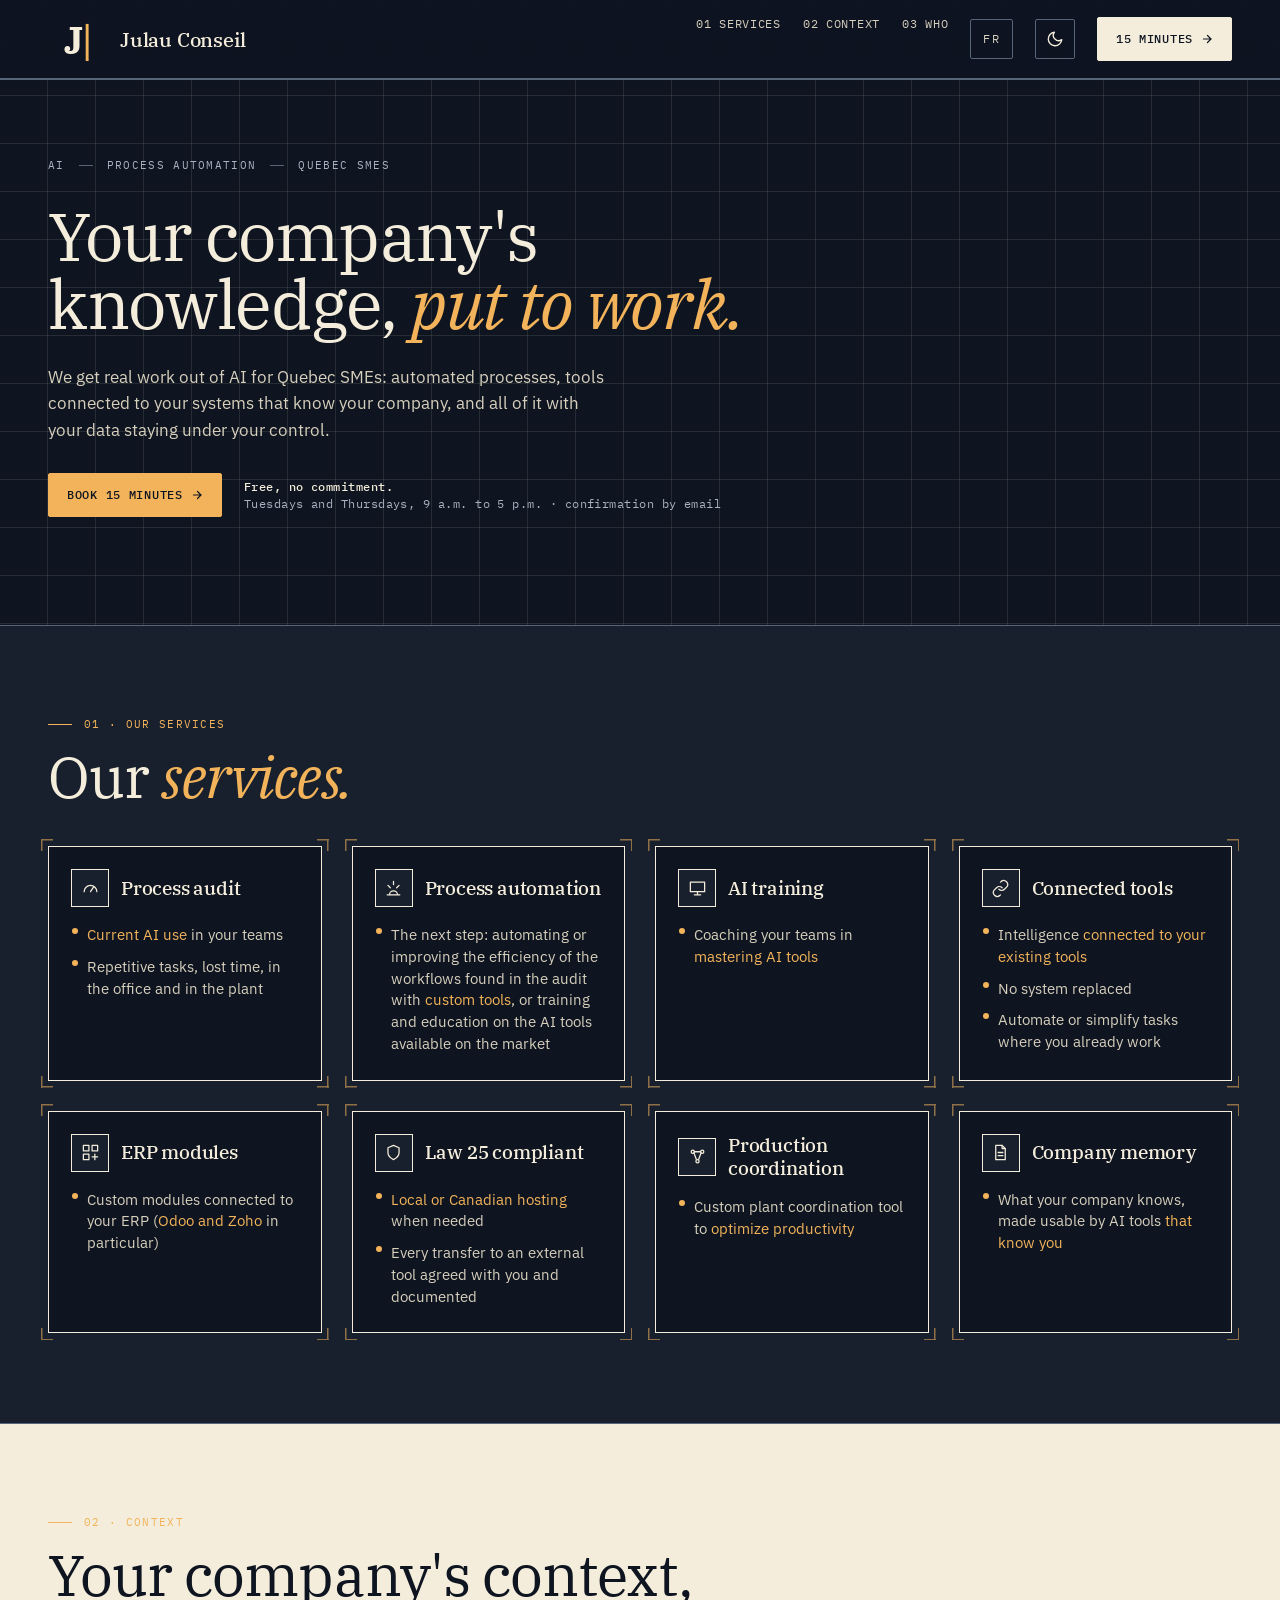
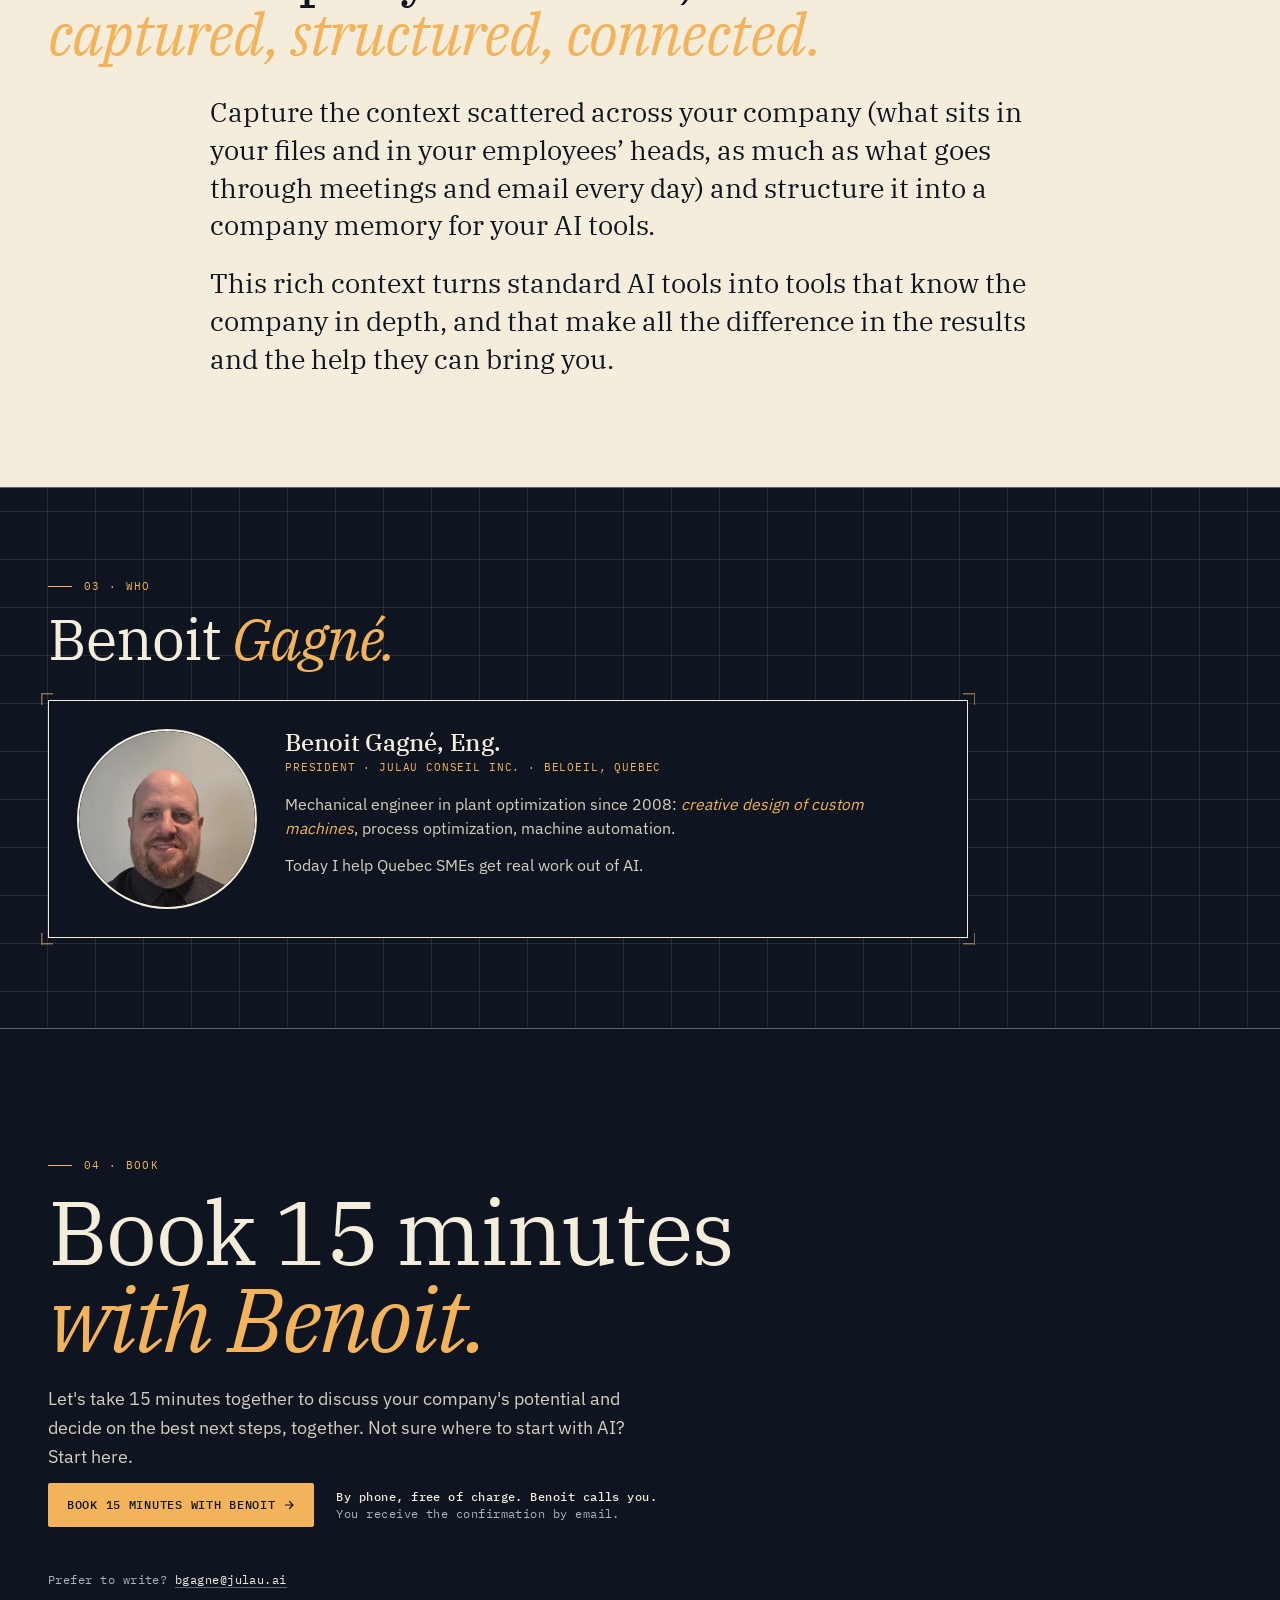
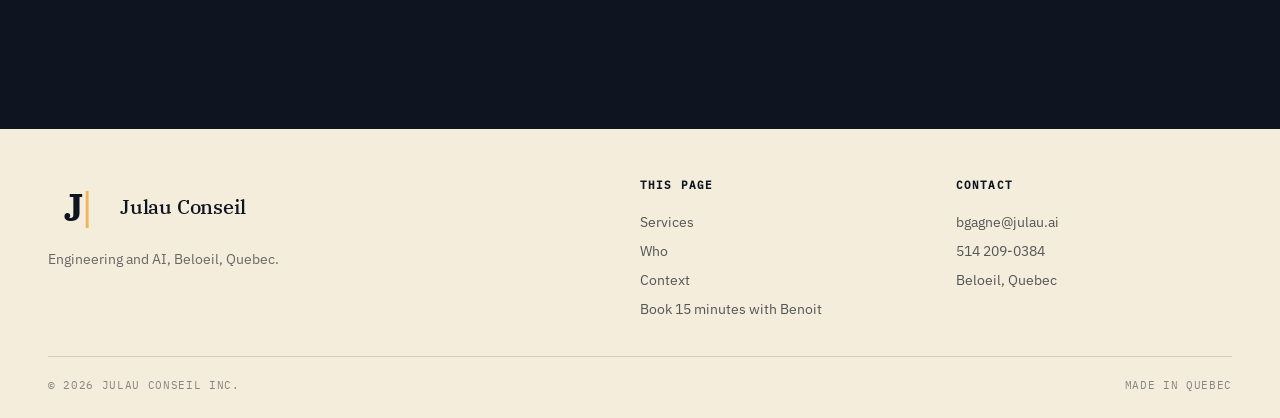
==== en/index.html @ 4a014cfa "Version anglaise en/, lien EN/FR dans la barre, hreflang des deux côtés en/index.html : v13 traduite" ====
<!doctype html>
<html lang="en" data-theme="noir"><head><meta charset="utf-8"/><meta name="viewport" content="width=device-width,initial-scale=1"/>
<title>Julau Conseil · AI and process automation</title>
<meta name="description" content="Julau Conseil: process audit and automation, AI training, connected tools, ERP modules (Odoo, Zoho) and production coordination for Quebec SMEs. Your data under your control. Book 15 minutes.">
<link rel="alternate" hreflang="en" href="https://julau.ai/en/">
<link rel="alternate" hreflang="fr" href="https://julau.ai/">
<link rel="alternate" hreflang="x-default" href="https://julau.ai/">
<link rel="stylesheet" href="../fonts.css"><link rel="stylesheet" href="../site.css">
<link rel="stylesheet" href="../v13-anim.css">
<script>(function(){try{var t=localStorage.getItem('julau-theme');document.documentElement.setAttribute('data-theme',(t==='noir'||t==='atelier')?t:'noir')}catch(_){document.documentElement.setAttribute('data-theme','noir')}})();</script>
<style>
/* v13 · la version simple (COMMENTAIRES-BENOIT-2026-09-15.md) : hero tranché, sept tuiles égales, le fond, qui, réserver. */
.sv p{font-size:14.5px}
section{padding:clamp(56px,7vw,92px) 0}
.sept .sv{padding:22px 22px 20px}
.sept .sv h3{font-size:19px;margin-bottom:8px}
.fp{width:180px;height:180px}@media(max-width:640px){.fp{width:150px;height:150px}}
@media(min-width:641px){.f{grid-template-columns:180px 1fr}}
</style>
</head><body>

<header class="nav"><div class="wrap ni">
<a href="#" class="logo"><svg class="lm" viewBox="0 0 100 100" aria-label="J"><text x="62" y="76" text-anchor="end" font-size="66">J</text><rect x="65" y="24" width="5" height="64"/></svg>Julau Conseil</a>
<nav class="nl"><a href="#services" class="hs">01 Services</a><a href="#fond" class="hs">02 Context</a><a href="#qui" class="hs">03 Who</a>
<a href="../" class="lang" hreflang="fr" lang="fr">FR</a>
<button class="tglt" id="themeToggle" aria-label="Switch between light and dark theme" title="Switch theme">
  <svg class="sun" viewBox="0 0 24 24" fill="none" stroke="currentColor" stroke-width="1.8" stroke-linecap="round" stroke-linejoin="round"><circle cx="12" cy="12" r="4"/><path d="M12 2v2M12 20v2M4.93 4.93l1.41 1.41M17.66 17.66l1.41 1.41M2 12h2M20 12h2M4.93 19.07l1.41-1.41M17.66 6.34l1.41-1.41"/></svg>
  <svg class="moon" viewBox="0 0 24 24" fill="none" stroke="currentColor" stroke-width="1.8" stroke-linecap="round" stroke-linejoin="round"><path d="M21 12.79A9 9 0 1 1 11.21 3 7 7 0 0 0 21 12.79z"/></svg>
</button>
<a href="https://agenticos-lab.tail023ea2.ts.net/bgagne/premier-contact" class="btn b1" rel="noopener">15 minutes <svg class="ar" width="12" height="12" viewBox="0 0 24 24" fill="none" stroke="currentColor" stroke-width="2.4" stroke-linecap="round"><path d="M5 12h14M13 5l7 7-7 7"/></svg></a></nav>
</div></header>

<section class="hero"><div class="wrap">
  <div class="h-meta v13-rv"><span>AI</span><span class="s"></span><span>Process automation</span><span class="s"></span><span>Quebec SMEs</span></div>
  <h1 class="ht v13-rv d1">Your company's knowledge, <span class="em">put to work.</span></h1>
<p class="hs v13-rv d2">We get real work out of AI for Quebec SMEs: automated processes, tools connected to your systems that know your company, and all of it with your data staying under your control.</p>
  <div class="hc v13-rv d3">
    <a href="https://agenticos-lab.tail023ea2.ts.net/bgagne/premier-contact" class="btn b1 rouille" rel="noopener">Book 15 minutes <svg class="ar" width="12" height="12" viewBox="0 0 24 24" fill="none" stroke="currentColor" stroke-width="2.4" stroke-linecap="round"><path d="M5 12h14M13 5l7 7-7 7"/></svg></a>
    <div class="dispo"><b>Free, no commitment.</b><br>Tuesdays and Thursdays, 9 a.m. to 5 p.m. · confirmation by email</div>
  </div>
</div></section>

<section class="plein" id="services"><div class="wrap">
  <div class="v13-rv"><div class="sn">01 · Our services</div>
  <h2 class="st">Our <span class="em">services.</span></h2></div>
  <div class="sept">
    <div class="sv v13-rv d1"><div class="tete"><div class="ib"><svg viewBox="0 0 24 24"><path d="M4 16a8 8 0 0 1 16 0"/><path d="M12 16l4-6"/></svg></div><h3>Process audit</h3></div>
      <ul><li><span class="em">Current AI use</span> in your teams</li><li>Repetitive tasks, lost time, in the office and in the plant</li></ul></div>
    <div class="sv v13-rv d2"><div class="tete"><div class="ib"><svg viewBox="0 0 24 24"><path d="M12 3v4M5 8l3 3M19 8l-3 3M4 20h16M7 20a5 5 0 0 1 10 0"/></svg></div><h3>Process automation</h3></div>
      <ul><li>The next step: automating or improving the efficiency of the workflows found in the audit with <span class="em">custom tools</span>, or training and education on the AI tools available on the market</li></ul></div>
    <div class="sv v13-rv d3"><div class="tete"><div class="ib"><svg viewBox="0 0 24 24"><rect x="3" y="4" width="18" height="12"/><path d="M8 20h8M12 16v4"/></svg></div><h3>AI training</h3></div>
      <ul><li>Coaching your teams in <span class="em">mastering AI tools</span></li></ul></div>
    <div class="sv v13-rv d4"><div class="tete"><div class="ib"><svg viewBox="0 0 24 24"><path d="M10 13a5 5 0 0 0 7 0l3-3a5 5 0 0 0-7-7l-1 1"/><path d="M14 11a5 5 0 0 0-7 0l-3 3a5 5 0 0 0 7 7l1-1"/></svg></div><h3>Connected tools</h3></div>
      <ul><li>Intelligence <span class="em">connected to your existing tools</span></li><li>No system replaced</li><li>Automate or simplify tasks where you already work</li></ul></div>
    <div class="sv v13-rv d1"><div class="tete"><div class="ib"><svg viewBox="0 0 24 24"><rect x="3" y="3" width="7" height="7"/><rect x="14" y="3" width="7" height="7"/><rect x="3" y="14" width="7" height="7"/><path d="M17.5 14v7M14 17.5h7"/></svg></div><h3>ERP modules</h3></div>
      <ul><li>Custom modules connected to your ERP (<span class="em">Odoo and Zoho</span> in particular)</li></ul></div>
    <div class="sv v13-rv d2"><div class="tete"><div class="ib"><svg viewBox="0 0 24 24"><path d="M12 21s7-3.5 7-9V6l-7-3-7 3v6c0 5.5 7 9 7 9z"/></svg></div><h3>Law 25 compliant</h3></div>
      <ul><li><span class="em">Local or Canadian hosting</span> when needed</li><li>Every transfer to an external tool agreed with you and documented</li></ul></div>
    <div class="sv v13-rv d3"><div class="tete"><div class="ib"><svg viewBox="0 0 24 24"><circle cx="6" cy="6" r="2"/><circle cx="18" cy="6" r="2"/><circle cx="12" cy="18" r="2"/><path d="M7.5 7.5l3 8M16.5 7.5l-3 8M8 6h8"/></svg></div><h3>Production coordination</h3></div>
      <ul><li>Custom plant coordination tool to <span class="em">optimize productivity</span></li></ul></div>
    <div class="sv v13-rv d4"><div class="tete"><div class="ib"><svg viewBox="0 0 24 24"><path d="M6 3h8l4 4v14H6z"/><path d="M14 3v4h4"/><path d="M9 12h6M9 16h6"/></svg></div><h3>Company memory</h3></div><ul><li>What your company knows, made usable by AI tools <span class="em">that know you</span></li></ul></div>
  </div>
</div></section>

<section class="prf" id="fond"><div class="wrap">
  <div class="v13-rv"><div class="sn">02 · Context</div><h2 class="st">Your company's context, <span class="em">captured, structured, connected.</span></h2></div>
  <div class="lt v13-rv d1">
    <p>Capture the context scattered across your company (what sits in your files and in your employees’ heads, as much as what goes through meetings and email every day) and structure it into a company memory for your AI tools.</p>
    <p>This rich context turns standard AI tools into tools that know the company in depth, and that make all the difference in the results and the help they can bring you.</p>
  </div>
</div></section>

<section id="qui"><div class="wrap">
  <div class="v13-rv"><div class="sn">03 · Who</div><h2 class="st">Benoit <span class="em">Gagné.</span></h2></div>
  <div class="f v13-rv d1" style="margin-top:32px">
    <div class="fp rond"><img src="../portrait-rond-large-480.webp" alt="Benoit Gagné, engineer, president of Julau Conseil" width="180" height="180" loading="lazy"></div>
    <div><h3 class="fn">Benoit Gagné, Eng.</h3><div class="fr">President · Julau Conseil inc. · Beloeil, Quebec</div>
      <p class="fb">Mechanical engineer in plant optimization since 2008: <span class="em">creative design of custom machines</span>, process optimization, machine automation.</p>
      <p class="fb">Today I help Quebec SMEs get real work out of AI.</p></div>
  </div>
</div></section>

<section class="cf" id="reserver"><div class="wrap">
  <div class="v13-rv"><div class="sn">04 · Book</div>
  <h2>Book 15 minutes <span class="em">with Benoit.</span></h2>
  <p class="ld">Let's take 15 minutes together to discuss your company's potential and decide on the best next steps, together. Not sure where to start with AI? Start here.</p></div>
  <div class="hc v13-rv d1">
    <a href="https://agenticos-lab.tail023ea2.ts.net/bgagne/premier-contact" class="btn b1 rouille" rel="noopener">Book 15 minutes with Benoit <svg class="ar" width="12" height="12" viewBox="0 0 24 24" fill="none" stroke="currentColor" stroke-width="2.4" stroke-linecap="round"><path d="M5 12h14M13 5l7 7-7 7"/></svg></a>
    <div class="dispo"><b>By phone, free of charge. Benoit calls you.</b><br>You receive the confirmation by email.</div>
  </div>
  <p class="autre v13-rv d2">Prefer to write? <a href="mailto:bgagne@julau.ai?subject=First%20contact%20%C2%B7%2015%20minutes">bgagne@julau.ai</a></p>
</div></section>

<footer><div class="wrap">
  <div class="fgt">
    <div><div class="logo"><svg class="lm" viewBox="0 0 100 100" aria-label="J"><text x="62" y="76" text-anchor="end" font-size="66">J</text><rect x="65" y="24" width="5" height="64"/></svg>Julau Conseil</div><p>Engineering and AI, Beloeil, Quebec.</p></div>
    <div><h4>This page</h4><ul><li><a href="#services">Services</a></li><li><a href="#qui">Who</a></li><li><a href="#fond">Context</a></li><li><a href="https://agenticos-lab.tail023ea2.ts.net/bgagne/premier-contact" rel="noopener">Book 15 minutes with Benoit</a></li></ul></div>
    <div><h4>Contact</h4><ul><li><a href="mailto:bgagne@julau.ai">bgagne@julau.ai</a></li><li><a href="tel:+15142090384">514 209-0384</a></li><li>Beloeil, Quebec</li></ul></div>
  </div>
  <div class="fb2"><div>© 2026 Julau Conseil inc.</div><div>Made in Quebec</div></div>
</div></footer>

<script src="../v13-anim.js"></script>
<script src="../site.js"></script>
</body></html>
---- fonts.css ----
/* IBM Plex servi en LOCAL (règle 6 du canon, Loi 25). Fichiers @fontsource, sous-ensemble latin. */
@font-face{font-family:"IBM Plex Serif";font-style:normal;font-weight:400;font-display:swap;src:url(fonts/ibm-plex-serif-latin-400-normal.woff2) format("woff2")}
@font-face{font-family:"IBM Plex Serif";font-style:italic;font-weight:400;font-display:swap;src:url(fonts/ibm-plex-serif-latin-400-italic.woff2) format("woff2")}
@font-face{font-family:"IBM Plex Serif";font-style:normal;font-weight:500;font-display:swap;src:url(fonts/ibm-plex-serif-latin-500-normal.woff2) format("woff2")}
@font-face{font-family:"IBM Plex Serif";font-style:italic;font-weight:500;font-display:swap;src:url(fonts/ibm-plex-serif-latin-500-italic.woff2) format("woff2")}
@font-face{font-family:"IBM Plex Serif";font-style:normal;font-weight:700;font-display:swap;src:url(fonts/ibm-plex-serif-latin-700-normal.woff2) format("woff2")}
@font-face{font-family:"IBM Plex Sans";font-style:normal;font-weight:400;font-display:swap;src:url(fonts/ibm-plex-sans-latin-400-normal.woff2) format("woff2")}
@font-face{font-family:"IBM Plex Sans";font-style:normal;font-weight:500;font-display:swap;src:url(fonts/ibm-plex-sans-latin-500-normal.woff2) format("woff2")}
@font-face{font-family:"IBM Plex Sans";font-style:normal;font-weight:600;font-display:swap;src:url(fonts/ibm-plex-sans-latin-600-normal.woff2) format("woff2")}
@font-face{font-family:"IBM Plex Sans";font-style:normal;font-weight:700;font-display:swap;src:url(fonts/ibm-plex-sans-latin-700-normal.woff2) format("woff2")}
@font-face{font-family:"IBM Plex Mono";font-style:normal;font-weight:400;font-display:swap;src:url(fonts/ibm-plex-mono-latin-400-normal.woff2) format("woff2")}
@font-face{font-family:"IBM Plex Mono";font-style:normal;font-weight:500;font-display:swap;src:url(fonts/ibm-plex-mono-latin-500-normal.woff2) format("woff2")}
---- site.css ----
/* julau-v12 · charpente héritée de julau-v11 (Blueprint Atelier), texte neuf.
   Jetons : pinnai/branding/design-system/pinnai.css. Aucune couleur ni police inventée.
   Brief : pinnai/projets/siteweb/DESIGN-CE-QUE-BENOIT-AIME.md (15 sept. 2026). */

:root{
  --paper:#F1EEE5;--paper-2:#E9E4D6;--paper-3:#DDD6C2;
  --ink:#0E1A2B;--ink-2:#1E2E44;--ink-3:#4A5A72;--ink-4:#7A8599;
  --line:#C4BBA4;--line-2:#A89E84;
  --blue:#1F3E6E;--accent:#C8412A;--accent-2:#A8331F;
  --grid-op:.08;
  --f-serif:"IBM Plex Serif",Georgia,serif;
  --f-sans:"IBM Plex Sans",system-ui,sans-serif;
  --f-mono:"IBM Plex Mono",ui-monospace,monospace;
  --mx:1280px;--g:clamp(20px,4vw,48px);
}
html[data-theme="noir"] body{
  --paper:#0E1420;--paper-2:#18202E;--paper-3:#232D3E;
  --ink:#F4EDDB;--ink-2:#D6CFBC;--ink-3:#A9B3C2;--ink-4:#7C8798;
  --line:#3D4A5E;--line-2:#566578;
  --blue:#8EC3F2;--accent:#F2B35A;--accent-2:#F6C478;
  --grid-op:.32;
  background-image:
    linear-gradient(rgba(245,237,219,.11) 1px,transparent 1px),
    linear-gradient(90deg,rgba(245,237,219,.11) 1px,transparent 1px);
}
html[data-theme="noir"] body::before{opacity:0}

*{box-sizing:border-box}html,body{margin:0;padding:0}html{scroll-behavior:smooth}
body{
  background:var(--paper);color:var(--ink);
  font-family:var(--f-sans);font-size:16px;line-height:1.55;
  -webkit-font-smoothing:antialiased;overflow-x:hidden;
  background-image:
    linear-gradient(var(--line) 1px,transparent 1px),
    linear-gradient(90deg,var(--line) 1px,transparent 1px);
  background-size:48px 48px;background-position:-1px -1px;
  transition:background-color .35s ease,color .35s ease;
}
body::before{content:"";position:fixed;inset:0;background:var(--paper);opacity:calc(1 - var(--grid-op));pointer-events:none;z-index:-1}
a{color:inherit;text-decoration:none}button{font:inherit;cursor:pointer;border:none;background:none;color:inherit}
:focus-visible{outline:2px solid var(--accent);outline-offset:3px}
img,svg{display:block;max-width:100%}
.wrap{max-width:var(--mx);margin:0 auto;padding:0 var(--g);position:relative}
.mono{font-family:var(--f-mono);letter-spacing:.02em}
em.em,.em{font-style:italic;color:var(--accent)}

/* coins-crochets sur les cartes */
.f,.tl,.sv,.crochets{position:relative}
.sv::before,.f::before,.tl::before,.crochets::before{
  content:"";position:absolute;inset:-8px;pointer-events:none;opacity:.55;color:var(--accent);
  background-image:
    linear-gradient(currentColor,currentColor),linear-gradient(currentColor,currentColor),
    linear-gradient(currentColor,currentColor),linear-gradient(currentColor,currentColor),
    linear-gradient(currentColor,currentColor),linear-gradient(currentColor,currentColor),
    linear-gradient(currentColor,currentColor),linear-gradient(currentColor,currentColor);
  background-repeat:no-repeat;
  background-size:12px 1.5px,1.5px 12px,12px 1.5px,1.5px 12px,12px 1.5px,1.5px 12px,12px 1.5px,1.5px 12px;
  background-position:top left,top left,top right,top right,bottom left,bottom left,bottom right,bottom right;
}
@media(max-width:640px){.sv::before,.f::before,.tl::before,.crochets::before{inset:-7px}}
/* le portrait en rond (Benoit, 15 sept. au soir) */
.fp.rond,.fp.rond img{border-radius:50%}
.fp.rond{box-shadow:none;border-width:2px}
/* sept tuiles égales (v13, la version simple) : 4 + 3 sur bureau, 2 colonnes sous 1100, 1 sous 600 */
.sept{display:grid;grid-template-columns:repeat(4,1fr);gap:30px;margin-top:40px}
@media(max-width:1100px){.sept{grid-template-columns:1fr 1fr}}
@media(max-width:600px){.sept{grid-template-columns:1fr}}
.sept .sv{border:1.5px solid var(--ink)}
.sept .sv .ib{width:38px;height:38px;border:1.5px solid var(--ink);background:var(--paper-2);display:grid;place-items:center;color:var(--ink);margin-bottom:16px}
.sept .sv .ib svg{width:19px;height:19px;stroke:currentColor;stroke-width:1.6;fill:none;stroke-linecap:round;stroke-linejoin:round}
.sept{align-items:stretch}
.sept .sv .tete{display:flex;align-items:center;gap:12px;margin-bottom:12px}
.sept .sv .tete .ib{margin:0;flex:0 0 38px}
.sept .sv .tete h3{margin:0}
.sept .sv ul{list-style:none;padding:0;margin:0}
.sept .sv li{padding:5px 0 5px 16px;position:relative;font-size:14.5px;color:var(--ink-2);line-height:1.5}
.sept .sv li::before{content:"";position:absolute;left:1px;top:.62em;width:6px;height:6px;border-radius:50%;background:var(--accent)}
.sept .sv li .em{font-style:normal;color:var(--accent)}
/* six services développés (version D) */
.six{display:grid;grid-template-columns:repeat(3,1fr);gap:30px;margin-top:44px}
@media(max-width:960px){.six{grid-template-columns:1fr 1fr}}
@media(max-width:600px){.six{grid-template-columns:1fr}}
.six .sv{border:1.5px solid var(--ink);padding:26px 26px 24px}
.six .sv .ib{width:38px;height:38px;border:1.5px solid var(--ink);background:var(--paper-2);display:grid;place-items:center;color:var(--ink);margin-bottom:16px}
.six .sv .ib svg{width:19px;height:19px;stroke:currentColor;stroke-width:1.6;fill:none;stroke-linecap:round;stroke-linejoin:round}
.six .sv h3{font-size:20px}
.six .sv p{font-size:14.5px}
.etq{display:inline-block;font-family:var(--f-mono);font-size:10px;letter-spacing:.14em;text-transform:uppercase;color:var(--accent);border:1px solid var(--accent);padding:3px 9px;border-radius:2px;margin-bottom:14px}

/* ── nav ── */
.nav{position:sticky;top:0;z-index:50;background:color-mix(in srgb,var(--paper) 88%,transparent);backdrop-filter:blur(8px);border-bottom:1px solid var(--line-2)}
.ni{display:flex;align-items:center;justify-content:space-between;height:78px;gap:12px}
.logo{display:flex;align-items:center;gap:14px;font-family:var(--f-serif);font-weight:500;font-size:20px;letter-spacing:-.01em;white-space:nowrap}
.logo .lm{width:58px;height:58px;overflow:visible;display:block;flex:0 0 58px}
.logo .lm text{font-family:var(--f-serif);font-weight:700;fill:currentColor}
.logo .lm rect{fill:var(--accent)}
.nl{display:flex;align-items:center;gap:22px}
.nl a{color:var(--ink-2);font-family:var(--f-mono);font-size:12px;text-transform:uppercase;letter-spacing:.06em;transition:color .15s}
.nl a:hover{color:var(--accent)}
@media(max-width:860px){.nl .hs{display:none}.nl{gap:10px}}
@media(max-width:430px){.logo{font-size:16px;gap:8px}.logo .lm{width:46px;height:46px;flex-basis:46px}.nl{gap:8px}.nl .btn{padding:8px 10px;font-size:10.5px;min-height:38px}.tglt{width:34px;height:34px}}
.nl .lang{font-family:var(--f-mono);font-size:12px;letter-spacing:.1em;color:var(--ink-2);border:1px solid var(--line-2);border-radius:2px;min-height:40px;padding:0 12px;display:inline-flex;align-items:center;text-transform:uppercase}
.nl .lang:hover{border-color:var(--ink);color:var(--accent)}
@media(max-width:430px){.nl .lang{min-height:34px;padding:0 8px;font-size:11px}}
.tglt{width:40px;height:40px;border:1px solid var(--line-2);background:transparent;display:grid;place-items:center;color:var(--ink);cursor:pointer;border-radius:2px;transition:border-color .18s,color .18s;position:relative;flex-shrink:0}
.tglt:hover{border-color:var(--ink);color:var(--accent)}
.tglt svg{width:18px;height:18px;display:block;transition:transform .45s cubic-bezier(.6,.1,.3,1),opacity .3s ease;position:absolute}
.tglt .sun{opacity:1;transform:rotate(0)}.tglt .moon{opacity:0;transform:rotate(90deg) scale(.6)}
html[data-theme="noir"] .tglt .sun{opacity:0;transform:rotate(-90deg) scale(.6)}
html[data-theme="noir"] .tglt .moon{opacity:1;transform:rotate(0) scale(1)}
.btn{display:inline-flex;align-items:center;gap:8px;padding:10px 18px;font-family:var(--f-mono);font-size:12px;font-weight:500;text-transform:uppercase;letter-spacing:.06em;min-height:44px;white-space:nowrap;border-radius:2px;transition:transform .15s,background .2s,border-color .2s,color .2s}
.b1{background:var(--ink);color:var(--paper);border:1px solid var(--ink)}.b1:hover{background:var(--accent);border-color:var(--accent);transform:translateY(-1px)}
.bg{background:transparent;color:var(--ink);border:1px solid var(--ink)}.bg:hover{background:var(--ink);color:var(--paper)}
.nl a.b1{color:var(--paper)}.nl a.b1:hover{color:var(--paper)}
.btn .ar{transition:transform .15s}.btn:hover .ar{transform:translateX(2px)}
.b1.rouille{background:var(--accent);border-color:var(--accent);color:#F4EDDB}
.b1.rouille:hover{background:var(--accent-2);border-color:var(--accent-2)}
html[data-theme="noir"] .b1.rouille{color:#0E1420}

/* ── hero ── */
.hero{position:relative;padding:clamp(44px,6vw,80px) 0 clamp(40px,5vw,72px)}
.h-meta{font-family:var(--f-mono);font-size:11px;color:var(--ink-3);text-transform:uppercase;letter-spacing:.12em;margin-bottom:28px;display:flex;gap:14px;align-items:center;flex-wrap:wrap}
.h-meta .s{width:14px;height:1px;background:var(--line-2)}
h1.ht{font-family:var(--f-serif);font-weight:400;font-size:clamp(38px,5.3vw,74px);line-height:1;letter-spacing:-.02em;margin:0 0 26px;text-wrap:balance;max-width:19ch}
h1.ht .em{font-style:italic;color:var(--accent)}
.hs{font-size:clamp(16px,1.3vw,19px);color:var(--ink-2);max-width:56ch;line-height:1.6;margin:0 0 30px}
.hc{display:flex;gap:14px 22px;flex-wrap:wrap;align-items:center;margin-bottom:44px}
.dispo{font-family:var(--f-mono);font-size:11.5px;color:var(--ink-3);letter-spacing:.04em;line-height:1.5}
.dispo b{color:var(--ink);font-weight:500}

/* la bande des six tuiles : le verso de la carte */
.t6{border-top:1px solid var(--line-2);padding-top:20px;display:grid;grid-template-columns:repeat(6,1fr);gap:12px 18px}
@media(max-width:1000px){.t6{grid-template-columns:repeat(3,1fr)}}
@media(max-width:600px){.t6{grid-template-columns:1fr 1fr}}
.t6 .ti6{display:flex;align-items:center;gap:10px;min-width:0}
.t6 .ib{width:34px;height:34px;flex:0 0 34px;border:1.5px solid var(--ink);background:var(--paper-2);display:grid;place-items:center;color:var(--ink)}
.t6 .ib svg{width:17px;height:17px;stroke:currentColor;stroke-width:1.6;fill:none;stroke-linecap:round;stroke-linejoin:round}
.t6 .lb{font-family:var(--f-mono);font-size:10.5px;letter-spacing:.1em;text-transform:uppercase;color:var(--ink-2);line-height:1.3}

/* ── sections ── */
section{padding:clamp(72px,9vw,120px) 0;position:relative;border-top:1px solid var(--line-2)}
.plein{background:var(--paper-2)}
.sn{font-family:var(--f-mono);font-size:11px;color:var(--accent);text-transform:uppercase;letter-spacing:.12em;margin-bottom:14px;display:flex;gap:12px;align-items:center}
.sn::before{content:"";width:24px;height:1px;background:var(--accent)}
h2.st{font-family:var(--f-serif);font-weight:400;font-size:clamp(32px,4.8vw,58px);line-height:1.02;letter-spacing:-.018em;margin:0 0 18px;max-width:24ch;text-wrap:balance}
h2.st .em{font-style:italic;color:var(--accent)}
.sl{font-size:clamp(16px,1.3vw,18px);color:var(--ink-2);max-width:60ch;line-height:1.6}

/* les trois peurs */
.sg{display:grid;grid-template-columns:repeat(3,1fr);gap:30px;margin-top:48px}
@media(max-width:900px){.sg{grid-template-columns:1fr;gap:30px}}
.sv{padding:28px;border:1.5px solid var(--ink);display:flex;flex-direction:column;background:var(--paper);transition:background .2s}
.sv:hover{background:var(--paper-2)}
.sv .num{font-family:var(--f-serif);font-style:italic;font-size:44px;line-height:1;color:var(--accent);margin-bottom:18px}
.sv h3{font-family:var(--f-serif);font-weight:500;font-size:22px;line-height:1.2;margin:0 0 12px;letter-spacing:-.01em}
.sv p{color:var(--ink-2);font-size:15px;margin:0;line-height:1.6}
.sv p b{color:var(--ink);font-weight:500}

/* le fond, deux colonnes */
.pg{display:grid;grid-template-columns:1.1fr 1fr;gap:clamp(32px,5vw,80px);align-items:start;margin-top:48px}
@media(max-width:900px){.pg{grid-template-columns:1fr}}
.pb p{font-size:17px;color:var(--ink-2);margin:0 0 16px;max-width:56ch;line-height:1.65}
.pb p .em{font-style:italic;color:var(--accent)}
.tl{background:var(--paper);border:1.5px solid var(--ink);padding:24px}
.tl h3{font-family:var(--f-serif);font-weight:500;font-size:18px;margin:0 0 16px;letter-spacing:-.005em}
.ti{display:grid;grid-template-columns:32px 1fr;gap:14px;padding:12px 0;border-bottom:1px dashed var(--line)}
.ti:last-child{border-bottom:none}
.tii{width:32px;height:32px;border:1.5px solid var(--ink);background:var(--paper-2);display:grid;place-items:center;color:var(--ink);font-family:var(--f-mono);font-size:11px}
.tt{font-weight:600;font-size:14.5px;margin-bottom:3px}
.td{font-size:13.5px;color:var(--ink-2);line-height:1.5}

/* l'inversion : la diapositive dans l'autre couleur */
.prf{background:var(--ink);color:var(--paper)}
.prf .sn{color:var(--accent)}.prf .sn::before{background:var(--accent)}
.prf h2.st{color:var(--paper)}.prf h2.st .em{color:var(--accent)}
.lt{max-width:860px;margin:0 auto;padding-top:12px}
.lt p{font-family:var(--f-serif);font-weight:400;font-size:clamp(19px,2.2vw,27px);line-height:1.4;margin:0 0 20px;text-wrap:pretty}
.lt p .em{font-style:italic;color:var(--accent)}
.lt.lettrine p:first-of-type::first-letter{font-size:2.8em;float:left;line-height:.85;color:var(--accent);padding:6px 14px 0 0;font-family:var(--f-serif)}
.ls{margin-top:32px;padding-top:22px;border-top:1px solid color-mix(in srgb,var(--paper) 20%,transparent)}
.lsg{font-family:var(--f-serif);font-style:italic;font-size:34px;color:var(--accent);margin-bottom:6px;line-height:1}
.lsn{font-family:var(--f-serif);font-size:17px;font-weight:500}
.lsr{font-family:var(--f-mono);font-size:10.5px;color:var(--ink-4);text-transform:uppercase;letter-spacing:.06em;margin-top:3px}

/* le fondateur */
.fi{display:grid;grid-template-columns:1fr 1.2fr;gap:clamp(32px,5vw,72px);align-items:end;margin-bottom:40px}
@media(max-width:900px){.fi{grid-template-columns:1fr}}
.f{background:var(--paper);border:1.5px solid var(--ink);padding:28px;display:grid;grid-template-columns:200px 1fr;gap:28px;align-items:start;max-width:920px}
@media(max-width:640px){.f{grid-template-columns:1fr}}
.fp{width:200px;height:200px;background:var(--paper-3);border:1.5px solid var(--ink);overflow:hidden;box-shadow:5px 5px 0 var(--line-2)}
.fp img{width:100%;height:100%;object-fit:cover}
@media(max-width:640px){.fp{width:160px;height:160px}}
.fn{font-family:var(--f-serif);font-weight:500;font-size:24px;margin:0 0 4px;letter-spacing:-.01em;line-height:1.1}
.fr{font-family:var(--f-mono);font-size:10.5px;color:var(--accent);text-transform:uppercase;letter-spacing:.08em;margin-bottom:16px}
.fb{font-size:15.5px;color:var(--ink-2);line-height:1.6;margin:0 0 12px}
.fb .em{font-style:italic;color:var(--accent)}

/* la réservation : maquette du geste, un jour, une heure, trois champs */
.cf{padding:clamp(80px,10vw,130px) 0;background:var(--paper);position:relative}
.cf h2{font-family:var(--f-serif);font-weight:400;font-size:clamp(40px,7vw,96px);line-height:.98;letter-spacing:-.025em;margin:0 0 22px;max-width:16ch;text-wrap:balance}
.cf h2 .em{font-style:italic;color:var(--accent)}
.cf .ld{font-size:clamp(16px,1.4vw,19px);color:var(--ink-2);max-width:56ch;margin:0 0 12px;line-height:1.6}
.cf .ld2{font-size:15.5px;color:var(--ink-3);max-width:60ch;margin:0 0 36px;line-height:1.6}
.resa{background:var(--paper);border:1.5px solid var(--ink);padding:clamp(20px,3vw,32px);max-width:920px;box-shadow:8px 8px 0 var(--line-2);position:relative}
.resa .etapes{display:flex;gap:0;margin:0 0 22px;border-bottom:1px solid var(--line);flex-wrap:wrap}
.resa .etape{font-family:var(--f-mono);font-size:11px;letter-spacing:.1em;text-transform:uppercase;color:var(--ink-4);padding:0 14px;min-height:42px;display:flex;align-items:center;gap:8px;border-bottom:2px solid transparent;margin-bottom:-1px}
.resa .etape.vive{color:var(--ink);border-bottom-color:var(--accent)}
.resa .etape .n{width:18px;height:18px;border:1px solid currentColor;border-radius:50%;display:grid;place-items:center;font-size:9.5px}
.resa .panneau{display:none}.resa .panneau.vu{display:block}
.resa .jours{display:grid;grid-template-columns:repeat(auto-fill,minmax(180px,1fr));gap:12px}
@media(max-width:640px){.resa .jours{grid-template-columns:1fr 1fr}}
.resa .jour{background:var(--paper-2);border:1px solid var(--line-2);border-radius:2px;padding:14px 16px;text-align:left;cursor:pointer;color:var(--ink);min-height:72px;font-family:var(--f-sans)}
.resa .jour:hover{border-color:var(--accent)}
.resa .jour .sem{font-family:var(--f-mono);font-size:10.5px;letter-spacing:.12em;text-transform:uppercase;color:var(--ink-4);display:block;margin-bottom:4px}
.resa .jour .dat{font-size:16px;font-weight:600;display:block}
.resa .heures{display:grid;grid-template-columns:repeat(auto-fill,minmax(96px,1fr));gap:9px}
.resa .heure{background:var(--paper);border:1px solid var(--line-2);border-radius:2px;min-height:46px;cursor:pointer;font-family:var(--f-mono);font-size:13.5px;color:var(--ink)}
.resa .heure:hover{border-color:var(--accent);color:var(--accent)}
.resa .heure.prise{opacity:.34;cursor:not-allowed;text-decoration:line-through}
.resa .midi{grid-column:1/-1;font-family:var(--f-mono);font-size:10px;letter-spacing:.14em;text-transform:uppercase;color:var(--ink-4);display:flex;align-items:center;gap:10px;margin:8px 0 2px}
.resa .midi::before,.resa .midi::after{content:"";flex:1;height:1px;background:var(--line)}
.resa .recap{background:var(--paper-2);border-left:2px solid var(--accent);padding:12px 16px;margin:0 0 20px}
.resa .recap .q{font-family:var(--f-mono);font-size:10.5px;letter-spacing:.12em;text-transform:uppercase;color:var(--ink-4);display:block;margin-bottom:3px}
.resa .recap .r{font-size:16px;font-weight:600}
.resa form{display:grid;gap:16px;max-width:520px}
.resa label{display:block;font-family:var(--f-mono);font-size:10.5px;letter-spacing:.12em;text-transform:uppercase;color:var(--ink-3);margin:0 0 6px}
.resa input{width:100%;min-height:46px;padding:0 14px;font-family:var(--f-sans);font-size:15px;color:var(--ink);background:var(--paper);border:1px solid var(--line-2);border-radius:2px}
.resa input:focus{outline:2px solid var(--accent);outline-offset:1px;border-color:var(--accent)}
.resa .aide{font-family:var(--f-mono);font-size:11px;color:var(--ink-4);margin:6px 0 0;line-height:1.5}
.resa .retour{font-family:var(--f-mono);font-size:11.5px;letter-spacing:.06em;color:var(--ink-4);padding:10px 0;min-height:40px}
.resa .retour:hover{color:var(--accent)}
.resa .souv{display:flex;gap:11px;align-items:flex-start;border-top:1px solid var(--line);margin:28px 0 0;padding:16px 0 0;max-width:64ch}
.resa .souv svg{flex-shrink:0;margin-top:2px;stroke:var(--ink-3);fill:none;stroke-width:1.6;width:17px;height:17px}
.resa .souv p{margin:0;font-size:13.5px;color:var(--ink-3);line-height:1.55}
.resa .souv b{color:var(--ink-2);font-weight:600}
.resa .fini h3{font-family:var(--f-serif);font-size:26px;font-weight:500;margin:0 0 10px}
.resa .fini p{color:var(--ink-2);margin:0 0 10px;max-width:56ch}
.resa .maq{position:absolute;top:-11px;right:16px;background:var(--paper-2);border:1px solid var(--line);padding:2px 9px;font-family:var(--f-mono);font-size:10px;letter-spacing:.1em;text-transform:uppercase;color:var(--ink-4)}
.autre{margin-top:26px;font-family:var(--f-mono);font-size:11.5px;color:var(--ink-3);letter-spacing:.04em;line-height:1.6}
.autre a{color:var(--ink);border-bottom:1px solid var(--line-2)}.autre a:hover{color:var(--accent);border-color:var(--accent)}
.carte-photo{margin-top:44px;max-width:520px}
.carte-photo img{border:1.5px solid var(--ink);box-shadow:5px 5px 0 var(--line-2);max-height:440px;width:auto}
.carte-photo .lg{font-family:var(--f-mono);font-size:10.5px;color:var(--ink-4);letter-spacing:.06em;text-transform:uppercase;margin-top:10px}

/* pied */
footer{background:var(--ink);color:color-mix(in srgb,var(--paper) 70%,transparent);padding:48px 0 24px;font-size:14px}
.fgt{display:grid;grid-template-columns:2fr 1fr 1fr;gap:40px;margin-bottom:32px}
@media(max-width:700px){.fgt{grid-template-columns:1fr}}
footer .logo{color:var(--paper);margin-bottom:12px}
footer p{max-width:40ch;line-height:1.55;font-size:13.5px;color:color-mix(in srgb,var(--paper) 62%,transparent)}
footer h4{color:var(--paper);font-family:var(--f-mono);font-size:11px;text-transform:uppercase;letter-spacing:.1em;font-weight:600;margin:0 0 14px}
footer ul{list-style:none;padding:0;margin:0}footer li{padding:4px 0;font-size:13.5px}
footer a:hover{color:var(--accent)}
.fb2{padding-top:20px;border-top:1px solid color-mix(in srgb,var(--paper) 14%,transparent);display:flex;justify-content:space-between;flex-wrap:wrap;gap:12px;font-family:var(--f-mono);font-size:11px;color:color-mix(in srgb,var(--paper) 48%,transparent);text-transform:uppercase;letter-spacing:.06em}

/* ── l'apparition du texte (Benoit, 15 sept. : « dans la façon dont le texte apparaît »).
      Chaque élément d'un bloc entre l'un après l'autre : opacity et transform SEULEMENT, 16 px,
      450 ms, 70 ms d'écart entre voisins (--i posé par site.js), une seule fois. La classe .js
      n'existe que si l'observateur tourne : sans JavaScript, tout est visible d'emblée. ── */
.js .rv-feuille,.js .rv-groupe > *{opacity:0;transform:translateY(16px);transition:opacity .45s ease,transform .45s cubic-bezier(.2,.6,.2,1);transition-delay:calc(var(--i,0) * 70ms)}
.js .rv-feuille.in,.js .rv-groupe.in > *{opacity:1;transform:none}
.js .rv.d1{--d:1}.js .rv.d2{--d:2}.js .rv.d3{--d:3}.js .rv.d4{--d:4}
.js .rv.d1.rv-feuille,.js .rv.d1.rv-groupe > *{transition-delay:calc(var(--i,0) * 70ms + 70ms)}
.js .rv.d2.rv-feuille,.js .rv.d2.rv-groupe > *{transition-delay:calc(var(--i,0) * 70ms + 140ms)}
.js .rv.d3.rv-feuille,.js .rv.d3.rv-groupe > *{transition-delay:calc(var(--i,0) * 70ms + 210ms)}
.js .rv.d4.rv-feuille,.js .rv.d4.rv-groupe > *{transition-delay:calc(var(--i,0) * 70ms + 280ms)}
@media(prefers-reduced-motion:reduce){.js .rv-feuille,.js .rv-groupe > *{opacity:1;transform:none;transition:none}*{animation:none!important;transition:none!important}}

/* filigrane d'aperçu, retiré à la publication */
.apercu{position:fixed;right:12px;bottom:12px;z-index:60;font-family:var(--f-mono);font-size:10px;letter-spacing:.1em;text-transform:uppercase;color:var(--ink-4);background:var(--paper-2);border:1px solid var(--line);border-radius:2px;padding:6px 11px;pointer-events:none}
---- v13-anim.css ----
/* Le texte reste visible au repos. Seul v13-anim.js pose ces classes. */
html.v13-motion .v13-pending {
  opacity: 0;
  transform: translateY(6px);
}

html.v13-motion .v13-entering {
  animation: v13-reveal 400ms cubic-bezier(.16, 1, .3, 1) var(--v13-delay, 0ms) both;
}

@keyframes v13-reveal {
  from { opacity: 0; transform: translateY(6px); }
  to { opacity: 1; transform: none; }
}

@media (prefers-reduced-motion: reduce) {
  html { scroll-behavior: auto; }
  *, *::before, *::after { animation: none !important; transition: none !important; }
  html.v13-motion .v13-pending,
  html.v13-motion .v13-entering { opacity: 1; transform: none; }
}

@media print {
  html.v13-motion .v13-pending,
  html.v13-motion .v13-entering { opacity: 1; transform: none; animation: none; }
}
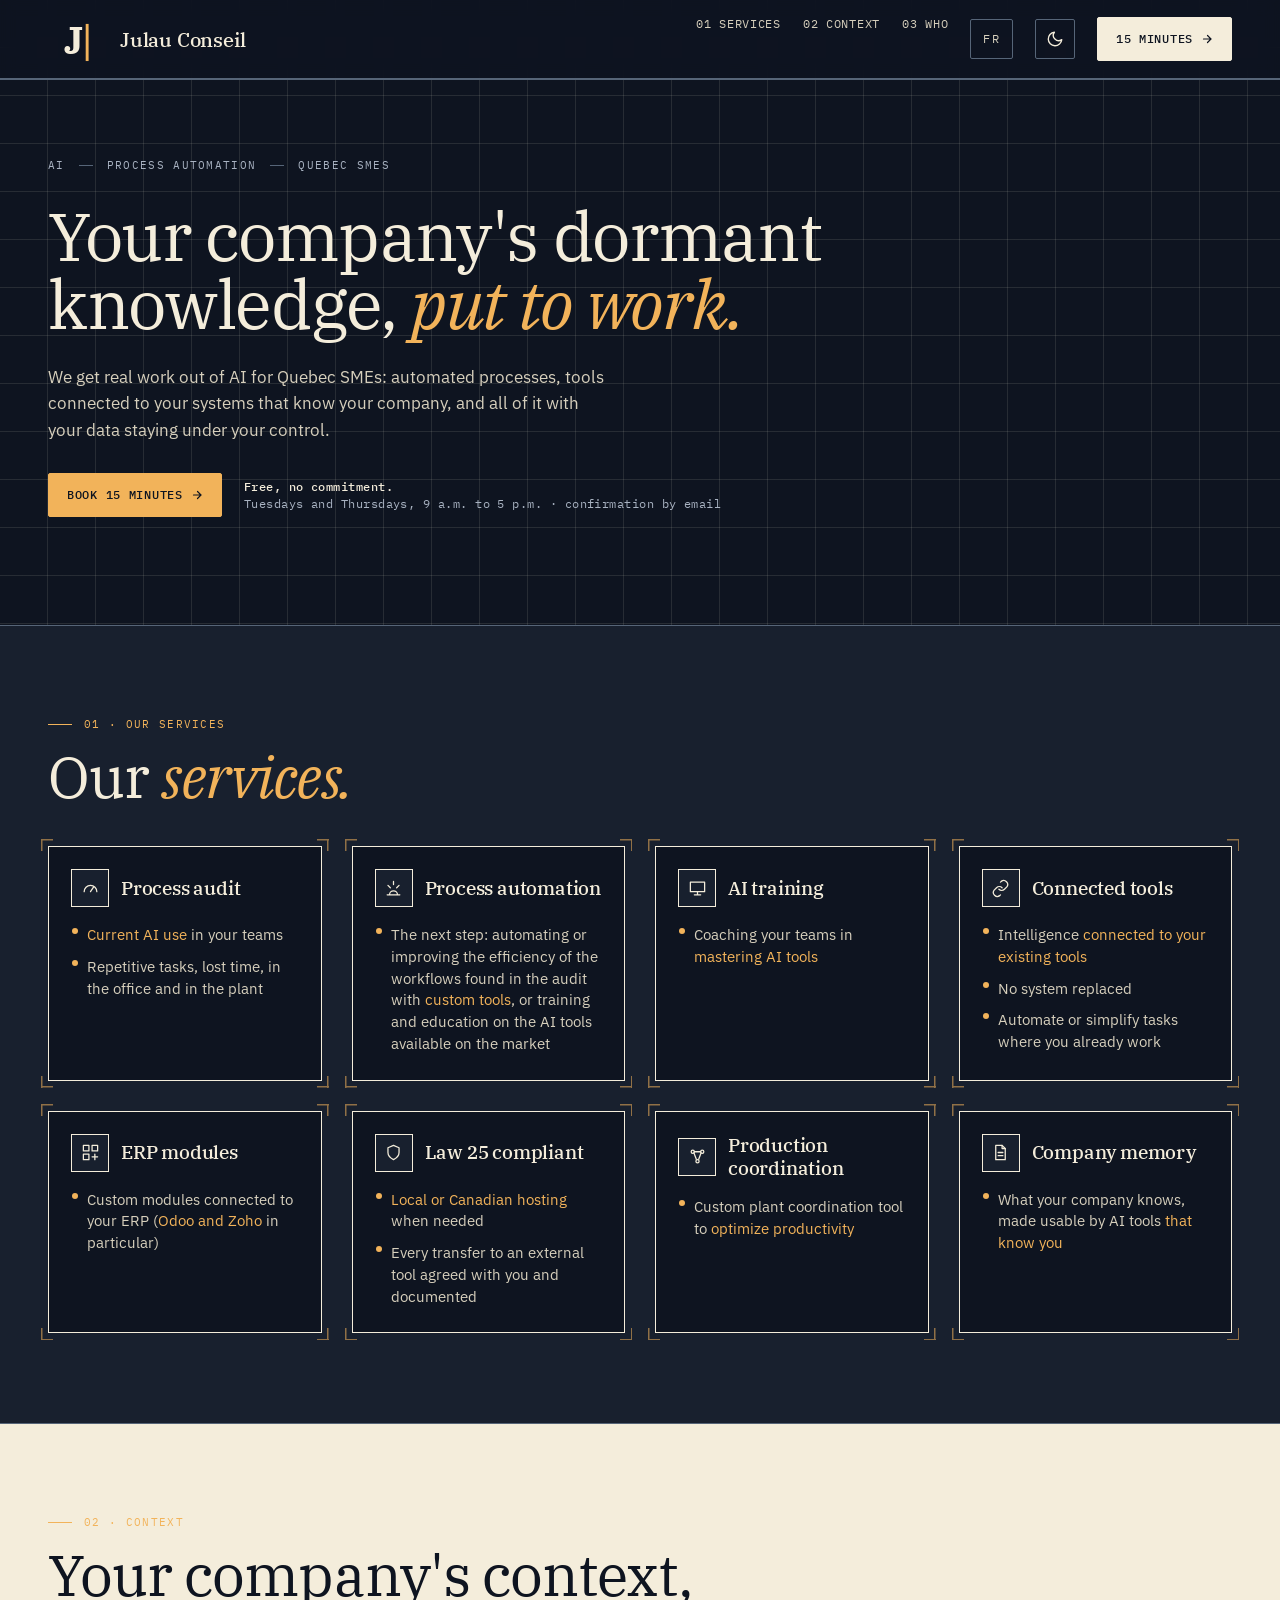
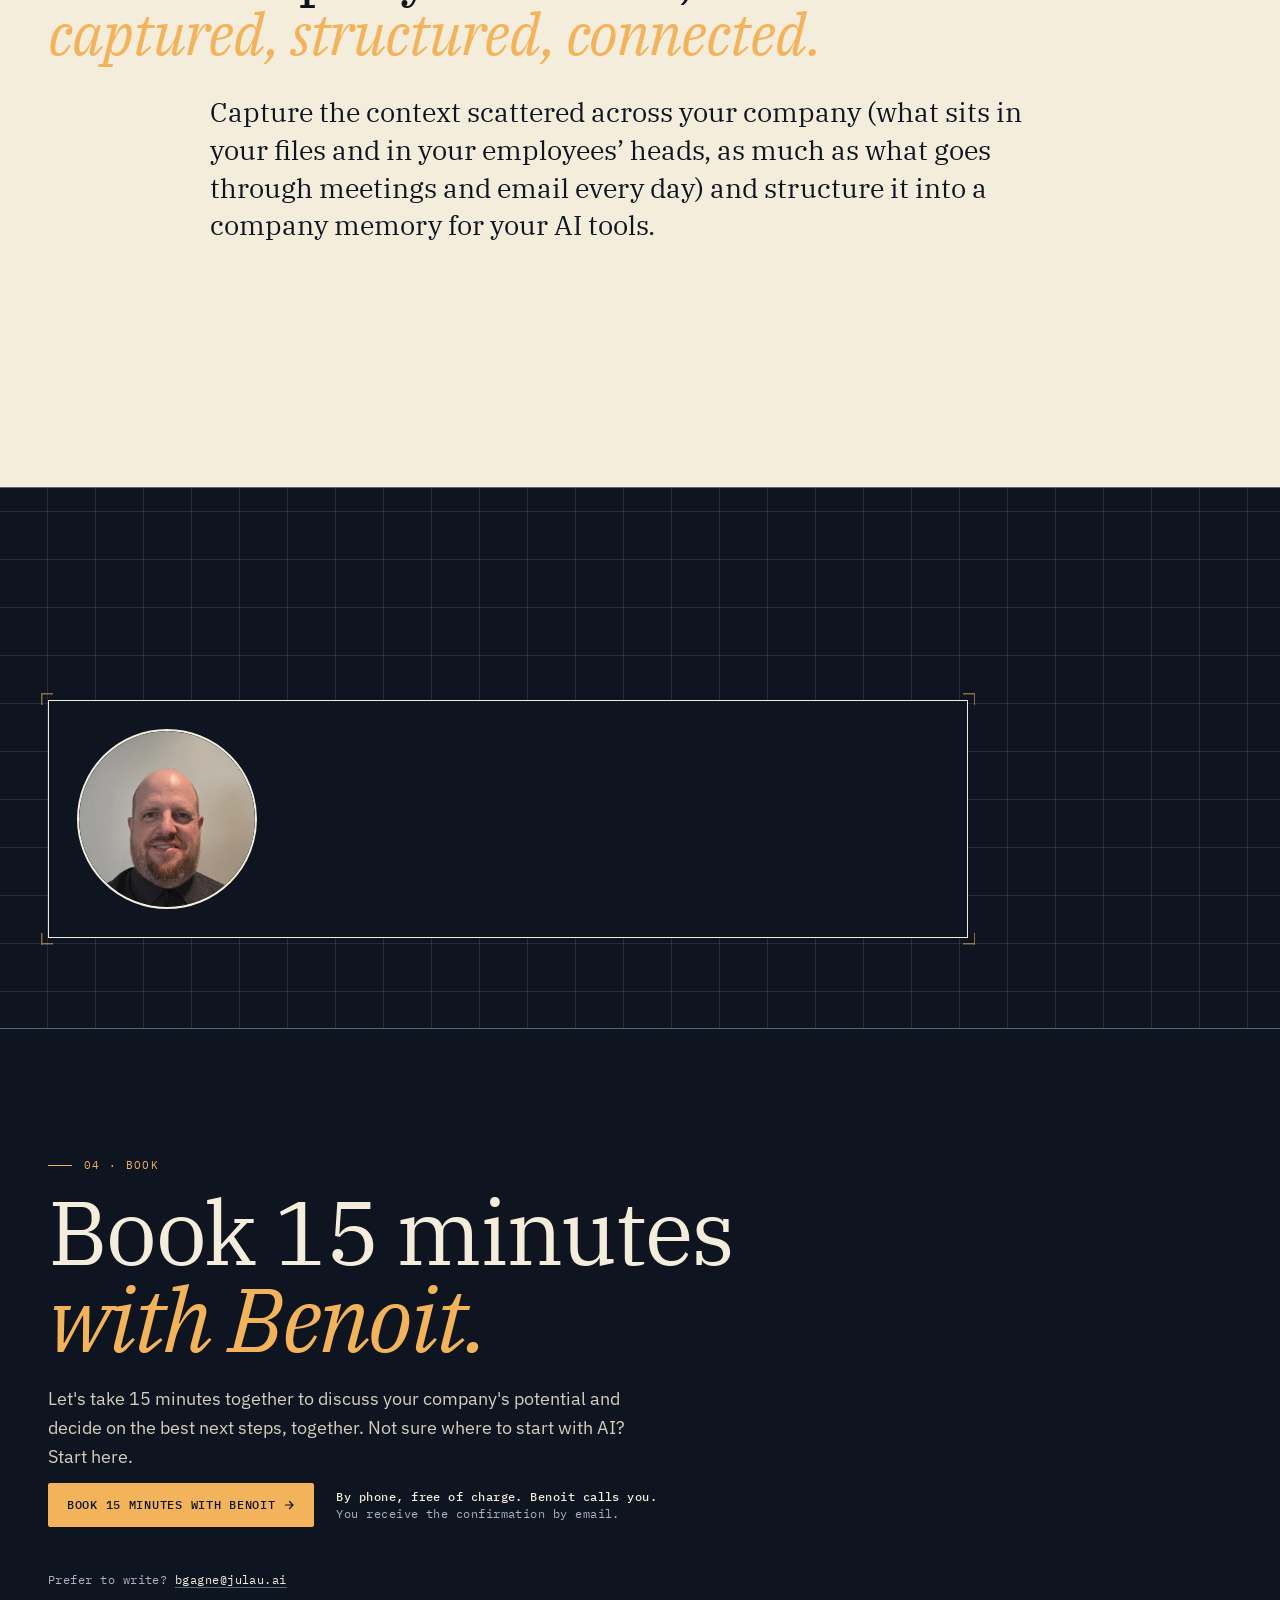
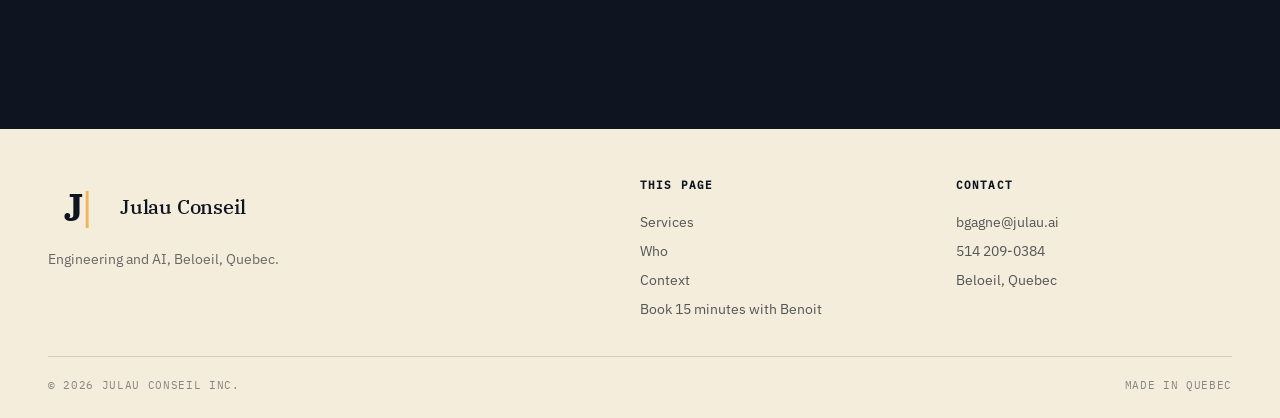
==== commit 01aea156: "Hero : « Le savoir dormant de votre entreprise, mis au travail. » (FR et EN), décidé par Benoit Co-A" ====
--- a/en/index.html
+++ b/en/index.html
@@ -2,6 +2,7 @@
 <html lang="en" data-theme="noir"><head><meta charset="utf-8"/><meta name="viewport" content="width=device-width,initial-scale=1"/>
 <title>Julau Conseil · AI and process automation</title>
 <meta name="description" content="Julau Conseil: process audit and automation, AI training, connected tools, ERP modules (Odoo, Zoho) and production coordination for Quebec SMEs. Your data under your control. Book 15 minutes.">
+<link rel="canonical" href="https://julau.ai/en/">
 <link rel="alternate" hreflang="en" href="https://julau.ai/en/">
 <link rel="alternate" hreflang="fr" href="https://julau.ai/">
 <link rel="alternate" hreflang="x-default" href="https://julau.ai/">
@@ -32,7 +33,7 @@
 
 <section class="hero"><div class="wrap">
   <div class="h-meta v13-rv"><span>AI</span><span class="s"></span><span>Process automation</span><span class="s"></span><span>Quebec SMEs</span></div>
-  <h1 class="ht v13-rv d1">Your company's knowledge, <span class="em">put to work.</span></h1>
+  <h1 class="ht v13-rv d1">Your company's dormant knowledge, <span class="em">put to work.</span></h1>
 <p class="hs v13-rv d2">We get real work out of AI for Quebec SMEs: automated processes, tools connected to your systems that know your company, and all of it with your data staying under your control.</p>
   <div class="hc v13-rv d3">
     <a href="https://agenticos-lab.tail023ea2.ts.net/bgagne/premier-contact" class="btn b1 rouille" rel="noopener">Book 15 minutes <svg class="ar" width="12" height="12" viewBox="0 0 24 24" fill="none" stroke="currentColor" stroke-width="2.4" stroke-linecap="round"><path d="M5 12h14M13 5l7 7-7 7"/></svg></a>
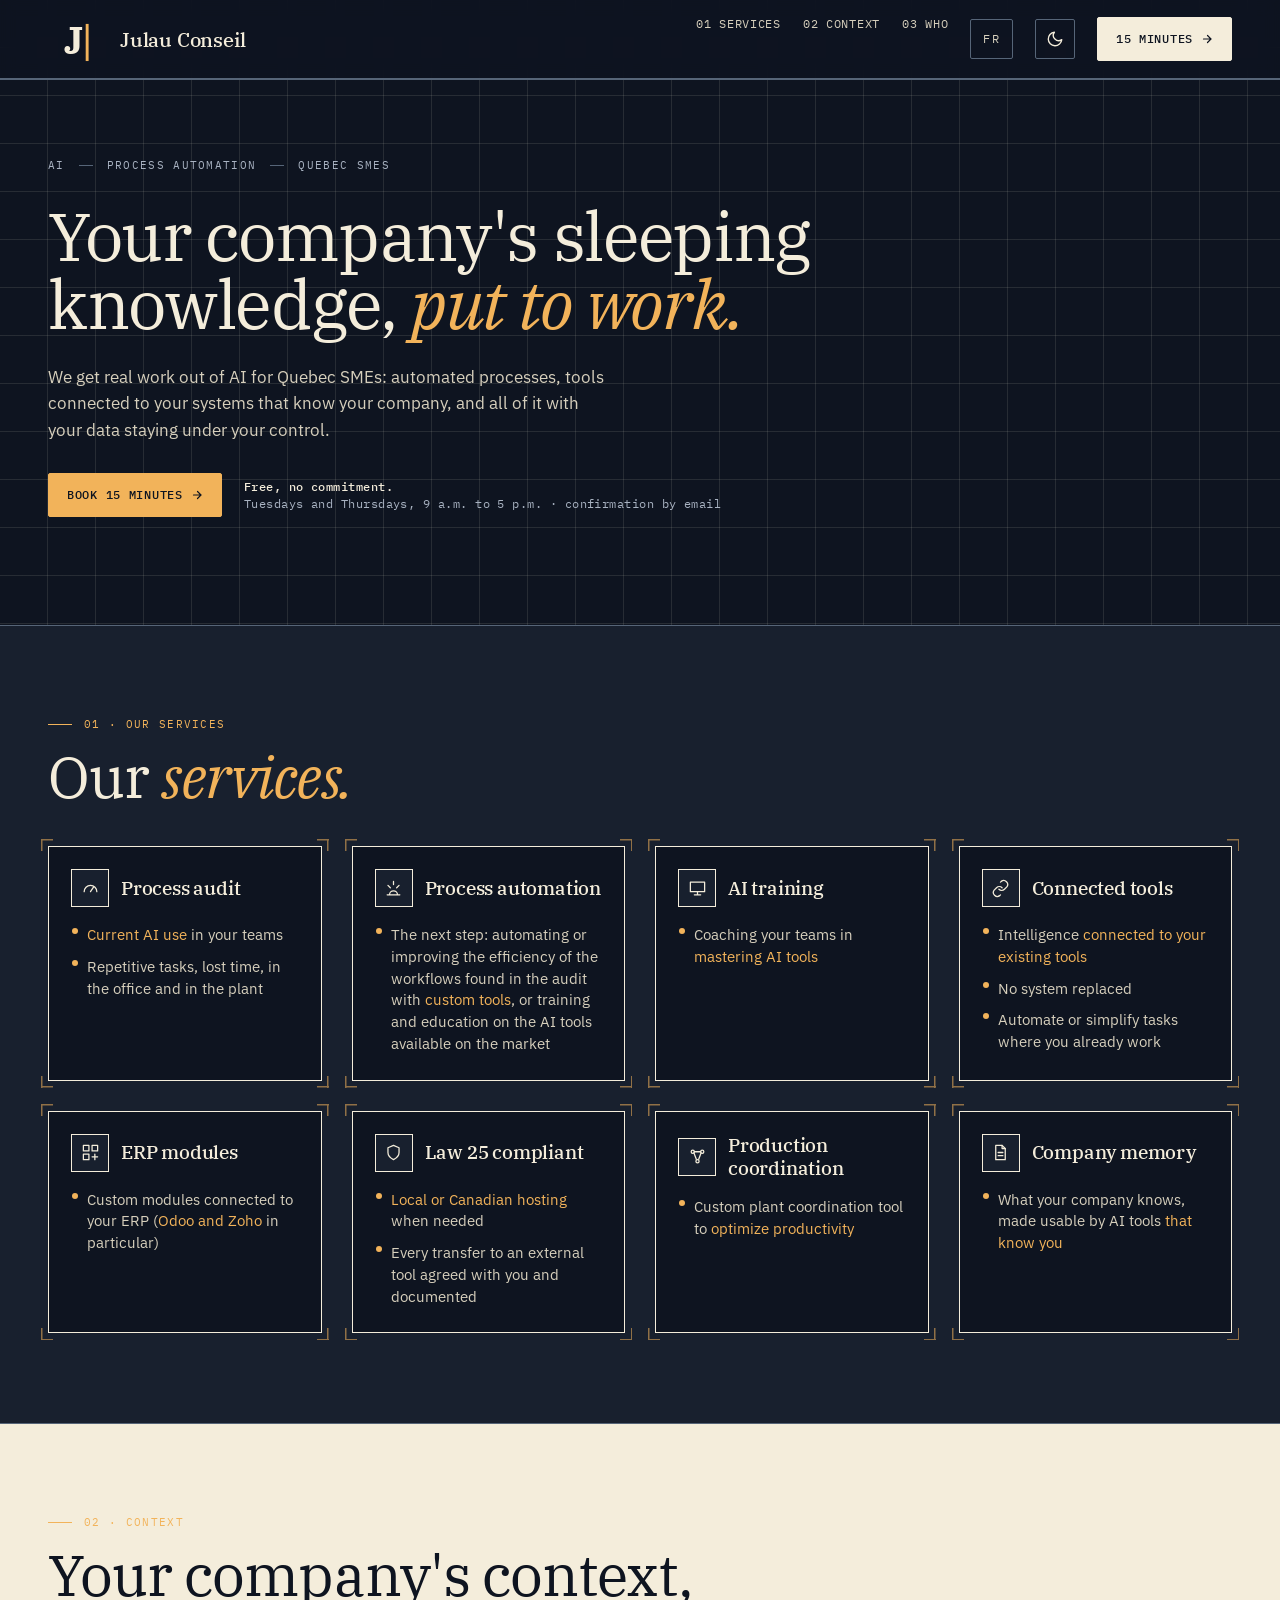
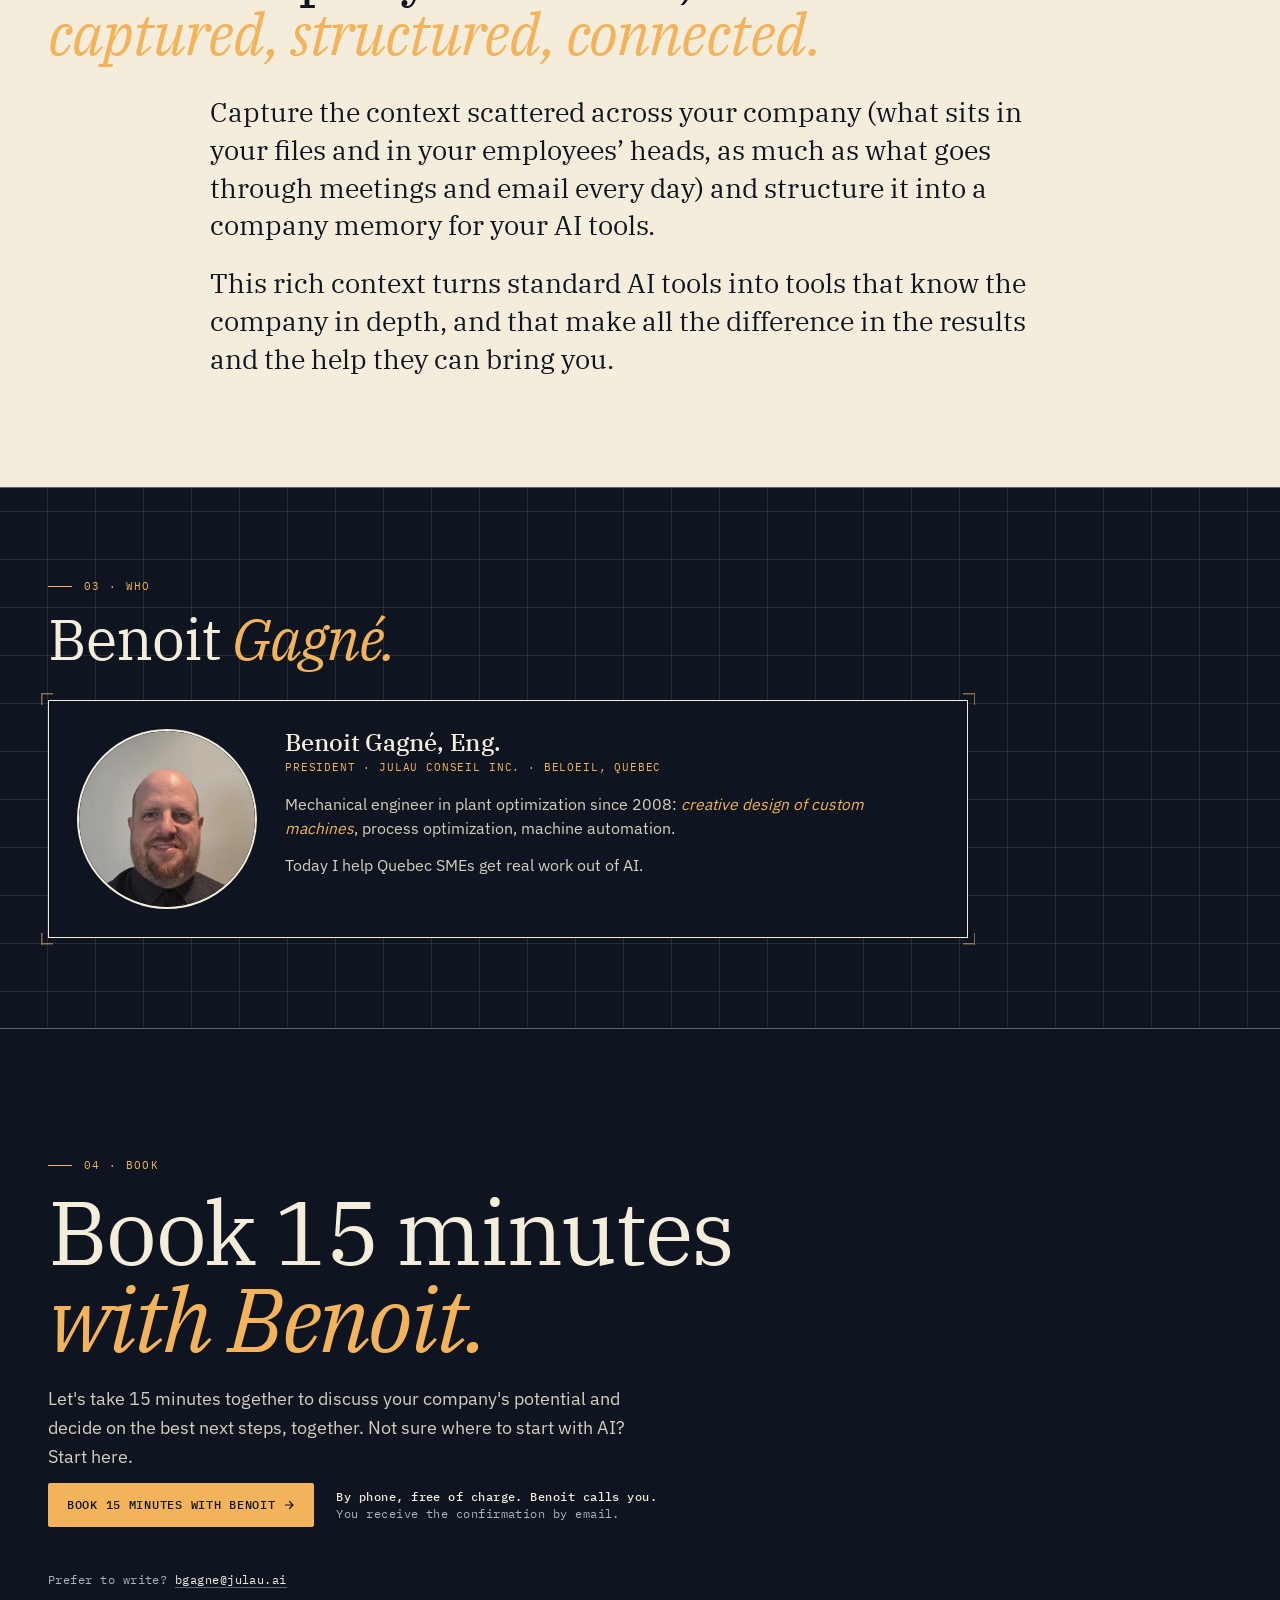
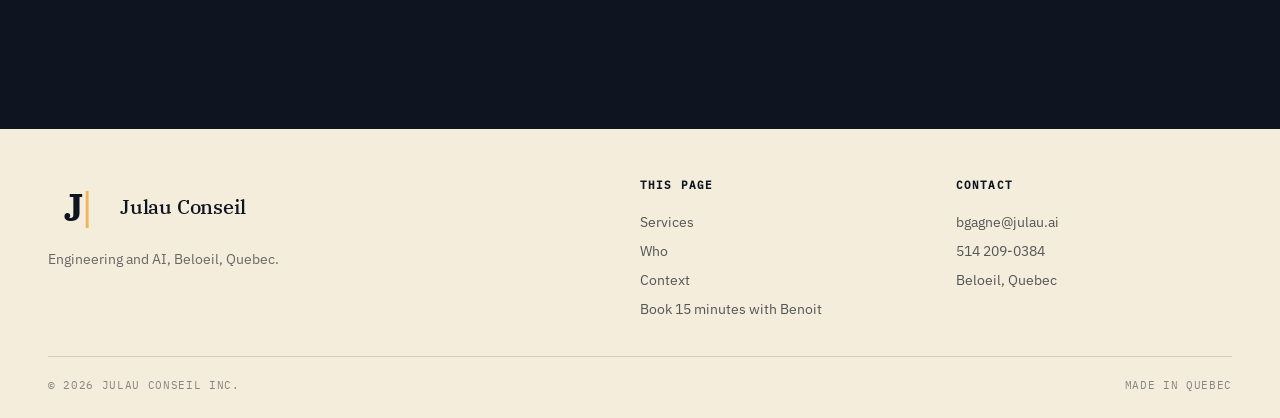
==== commit 4465f574: "EN hero: « Your company's sleeping knowledge, put to work. » (Benoit) Co-Authored-By: Claude Fable 5" ====
--- a/en/index.html
+++ b/en/index.html
@@ -33,7 +33,7 @@
 
 <section class="hero"><div class="wrap">
   <div class="h-meta v13-rv"><span>AI</span><span class="s"></span><span>Process automation</span><span class="s"></span><span>Quebec SMEs</span></div>
-  <h1 class="ht v13-rv d1">Your company's dormant knowledge, <span class="em">put to work.</span></h1>
+  <h1 class="ht v13-rv d1">Your company's sleeping knowledge, <span class="em">put to work.</span></h1>
 <p class="hs v13-rv d2">We get real work out of AI for Quebec SMEs: automated processes, tools connected to your systems that know your company, and all of it with your data staying under your control.</p>
   <div class="hc v13-rv d3">
     <a href="https://agenticos-lab.tail023ea2.ts.net/bgagne/premier-contact" class="btn b1 rouille" rel="noopener">Book 15 minutes <svg class="ar" width="12" height="12" viewBox="0 0 24 24" fill="none" stroke="currentColor" stroke-width="2.4" stroke-linecap="round"><path d="M5 12h14M13 5l7 7-7 7"/></svg></a>
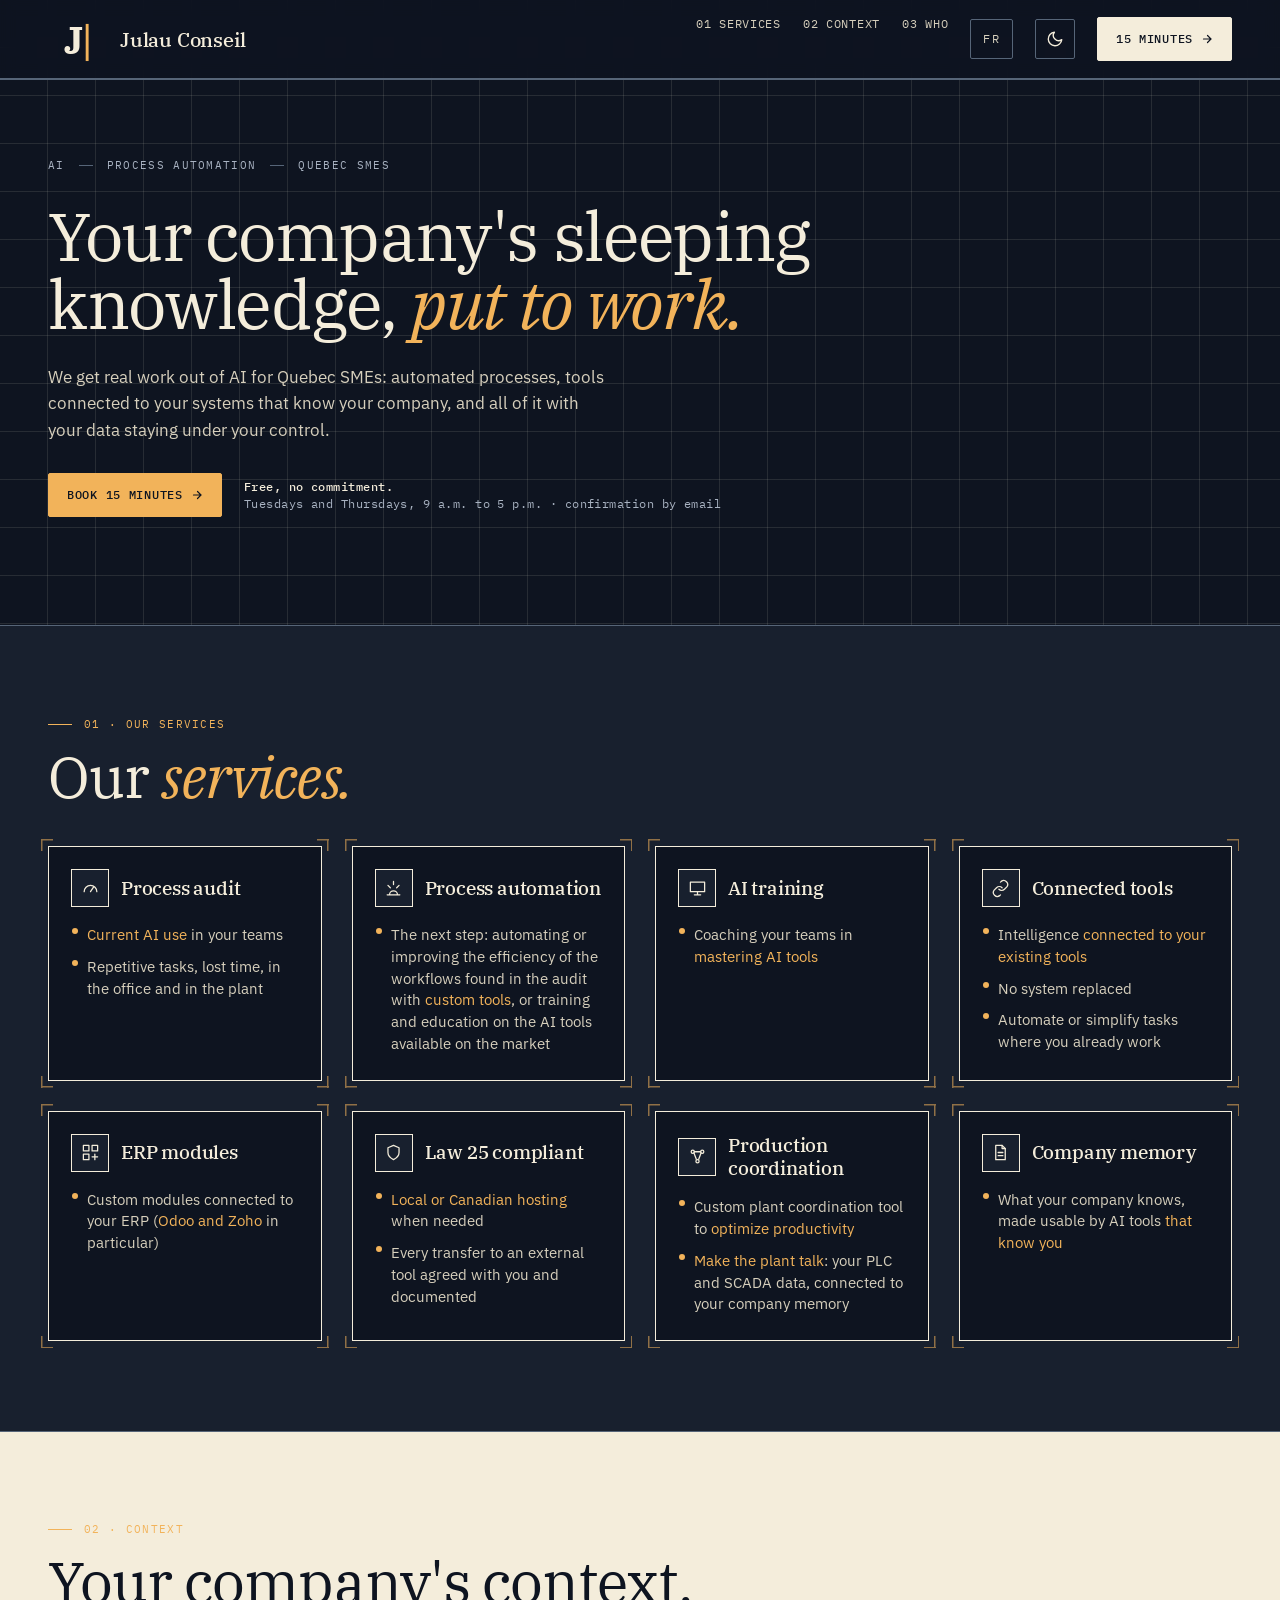
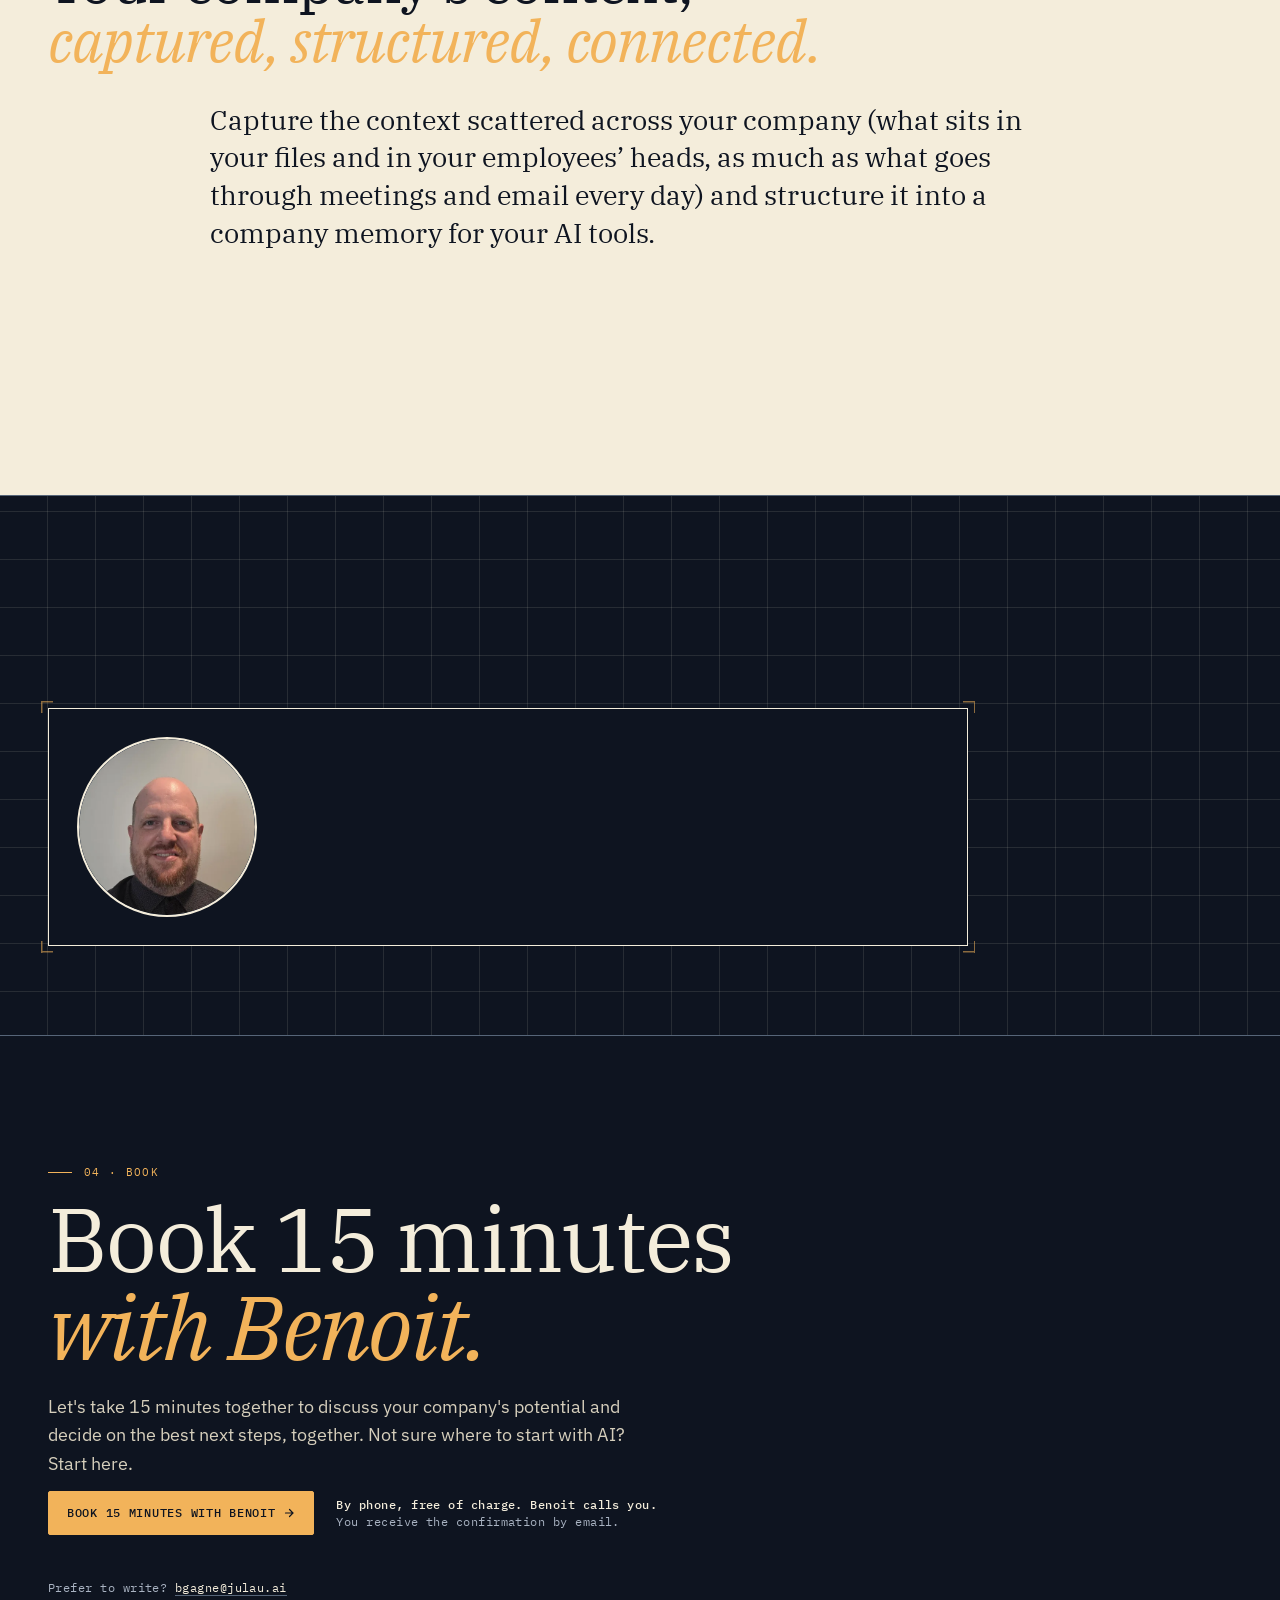
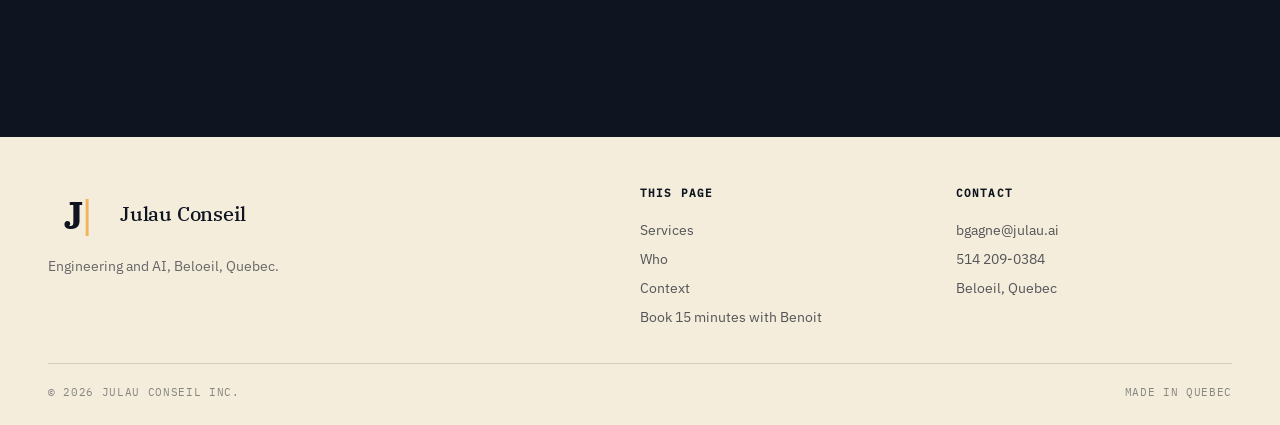
==== commit 2ad8d2eb: "Coordination de production : « Faire parler l'usine », automates et SCADA reliés à la mémoire d'entr" ====
--- a/en/index.html
+++ b/en/index.html
@@ -58,7 +58,9 @@
     <div class="sv v13-rv d2"><div class="tete"><div class="ib"><svg viewBox="0 0 24 24"><path d="M12 21s7-3.5 7-9V6l-7-3-7 3v6c0 5.5 7 9 7 9z"/></svg></div><h3>Law 25 compliant</h3></div>
       <ul><li><span class="em">Local or Canadian hosting</span> when needed</li><li>Every transfer to an external tool agreed with you and documented</li></ul></div>
     <div class="sv v13-rv d3"><div class="tete"><div class="ib"><svg viewBox="0 0 24 24"><circle cx="6" cy="6" r="2"/><circle cx="18" cy="6" r="2"/><circle cx="12" cy="18" r="2"/><path d="M7.5 7.5l3 8M16.5 7.5l-3 8M8 6h8"/></svg></div><h3>Production coordination</h3></div>
-      <ul><li>Custom plant coordination tool to <span class="em">optimize productivity</span></li></ul></div>
+      <ul><li>Custom plant coordination tool to <span class="em">optimize productivity</span></li>
+          <li><span class="em">Make the plant talk</span>: your PLC and SCADA data, connected to your company memory</li>
+        </ul></div>
     <div class="sv v13-rv d4"><div class="tete"><div class="ib"><svg viewBox="0 0 24 24"><path d="M6 3h8l4 4v14H6z"/><path d="M14 3v4h4"/><path d="M9 12h6M9 16h6"/></svg></div><h3>Company memory</h3></div><ul><li>What your company knows, made usable by AI tools <span class="em">that know you</span></li></ul></div>
   </div>
 </div></section>
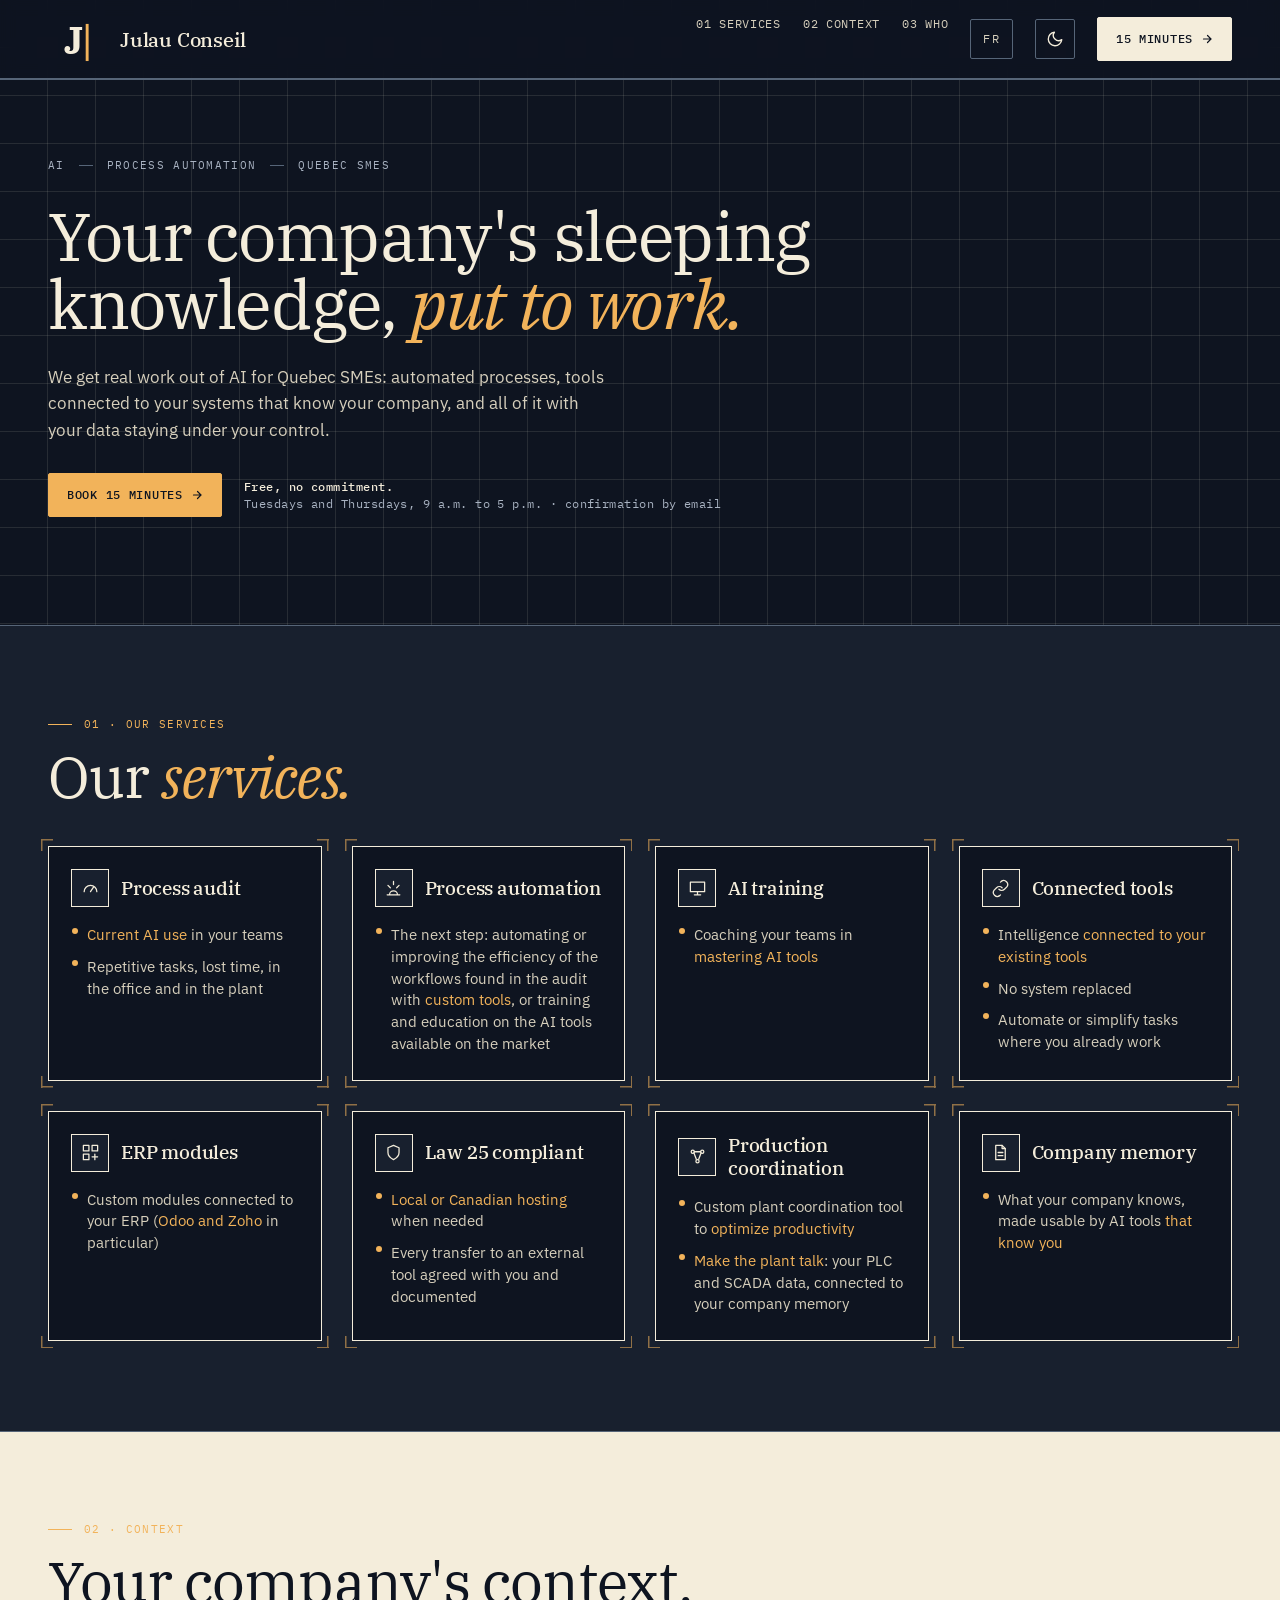
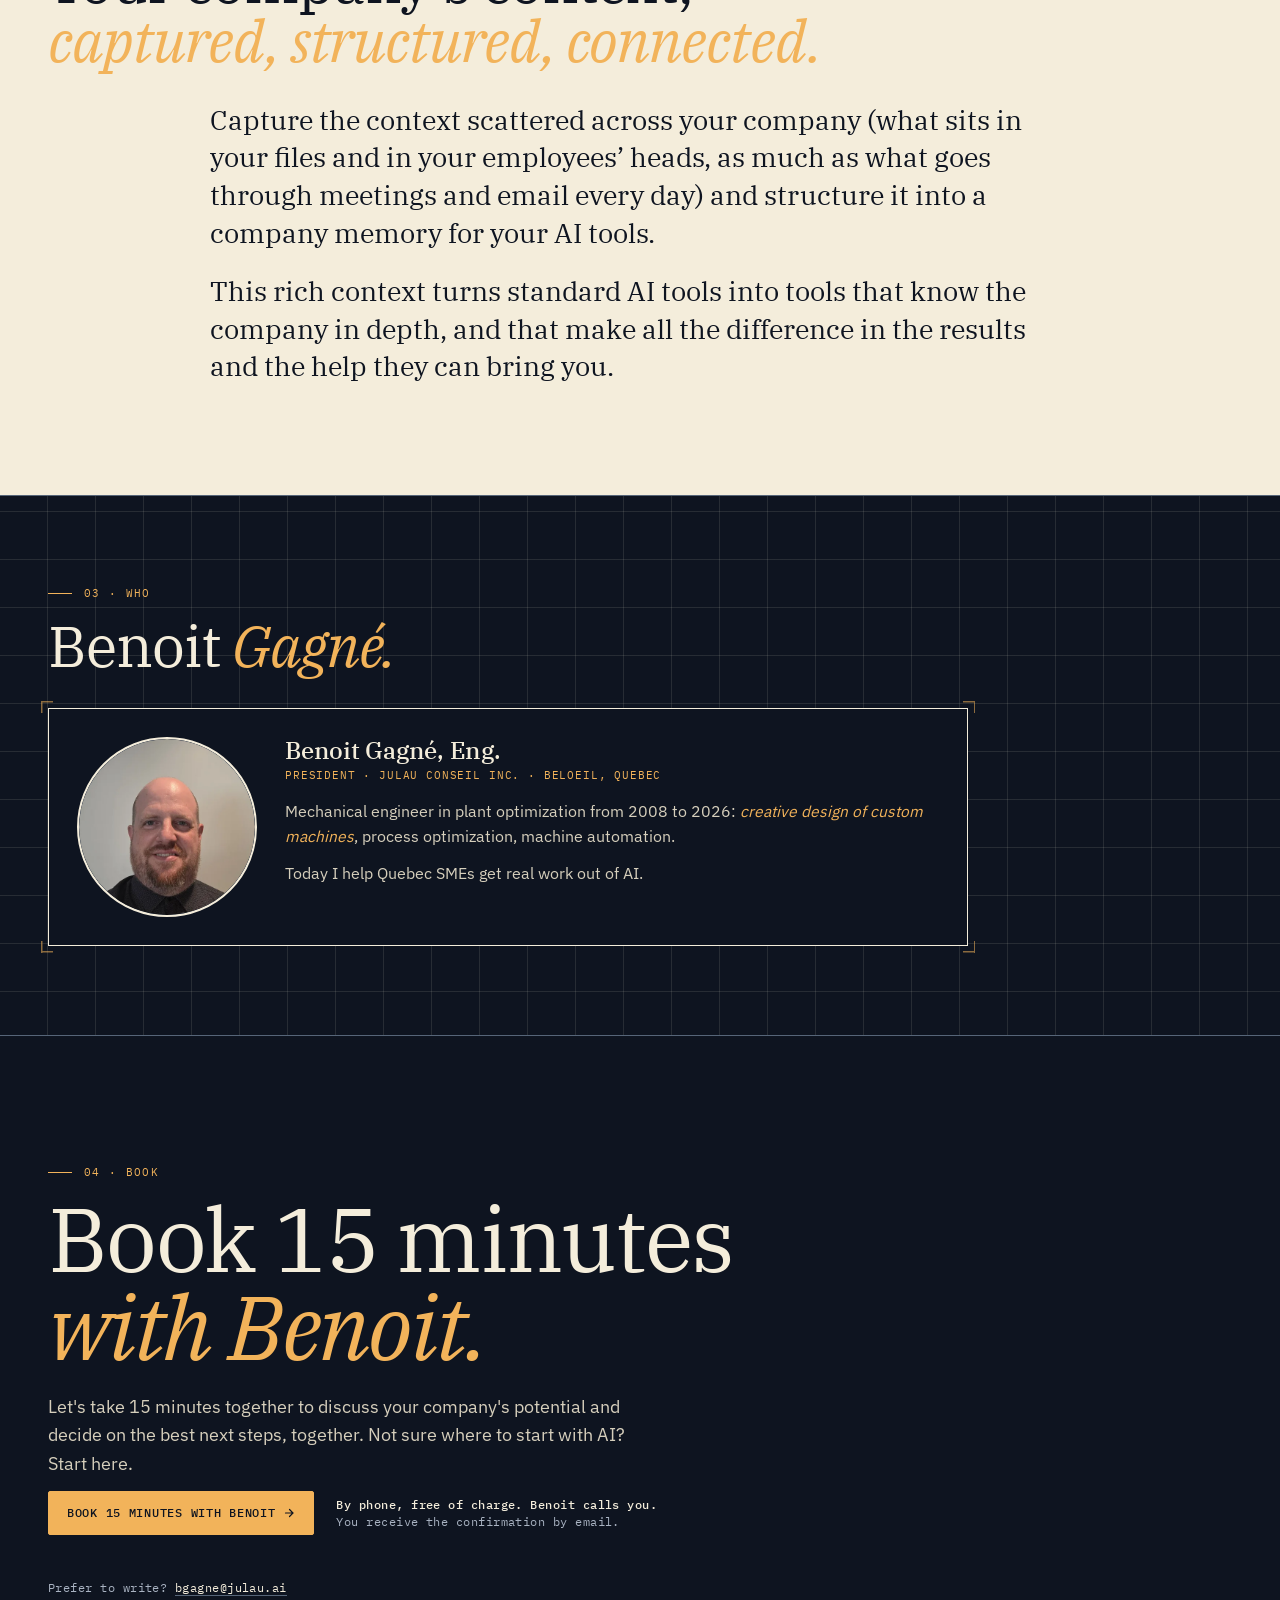
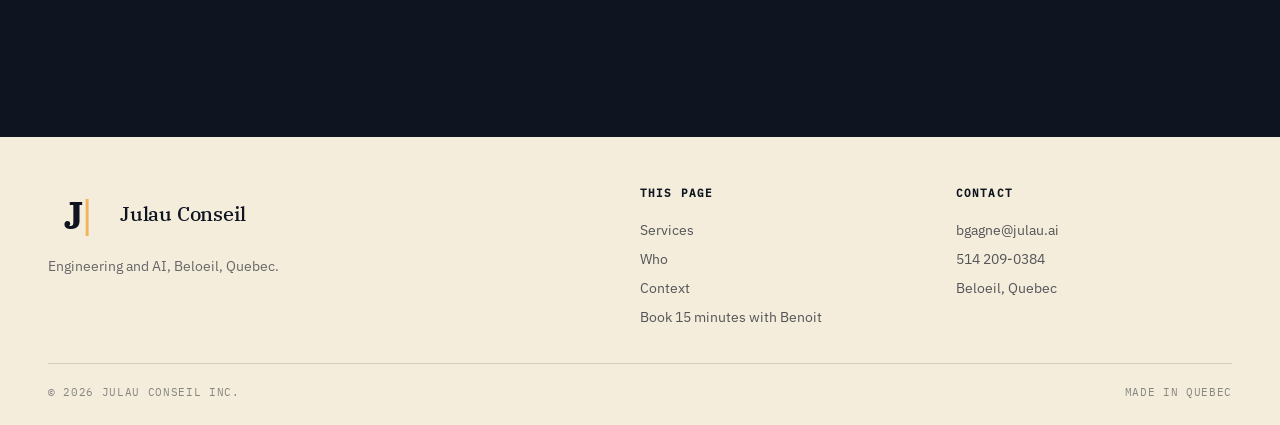
==== commit a712a90b: "bio : « depuis 2008 » devient « de 2008 a 2026 » (FR et EN) Correction factuelle demandee par Benoit" ====
--- a/en/index.html
+++ b/en/index.html
@@ -78,7 +78,7 @@
   <div class="f v13-rv d1" style="margin-top:32px">
     <div class="fp rond"><img src="../portrait-rond-large-480.webp" alt="Benoit Gagné, engineer, president of Julau Conseil" width="180" height="180" loading="lazy"></div>
     <div><h3 class="fn">Benoit Gagné, Eng.</h3><div class="fr">President · Julau Conseil inc. · Beloeil, Quebec</div>
-      <p class="fb">Mechanical engineer in plant optimization since 2008: <span class="em">creative design of custom machines</span>, process optimization, machine automation.</p>
+      <p class="fb">Mechanical engineer in plant optimization from 2008 to 2026: <span class="em">creative design of custom machines</span>, process optimization, machine automation.</p>
       <p class="fb">Today I help Quebec SMEs get real work out of AI.</p></div>
   </div>
 </div></section>
